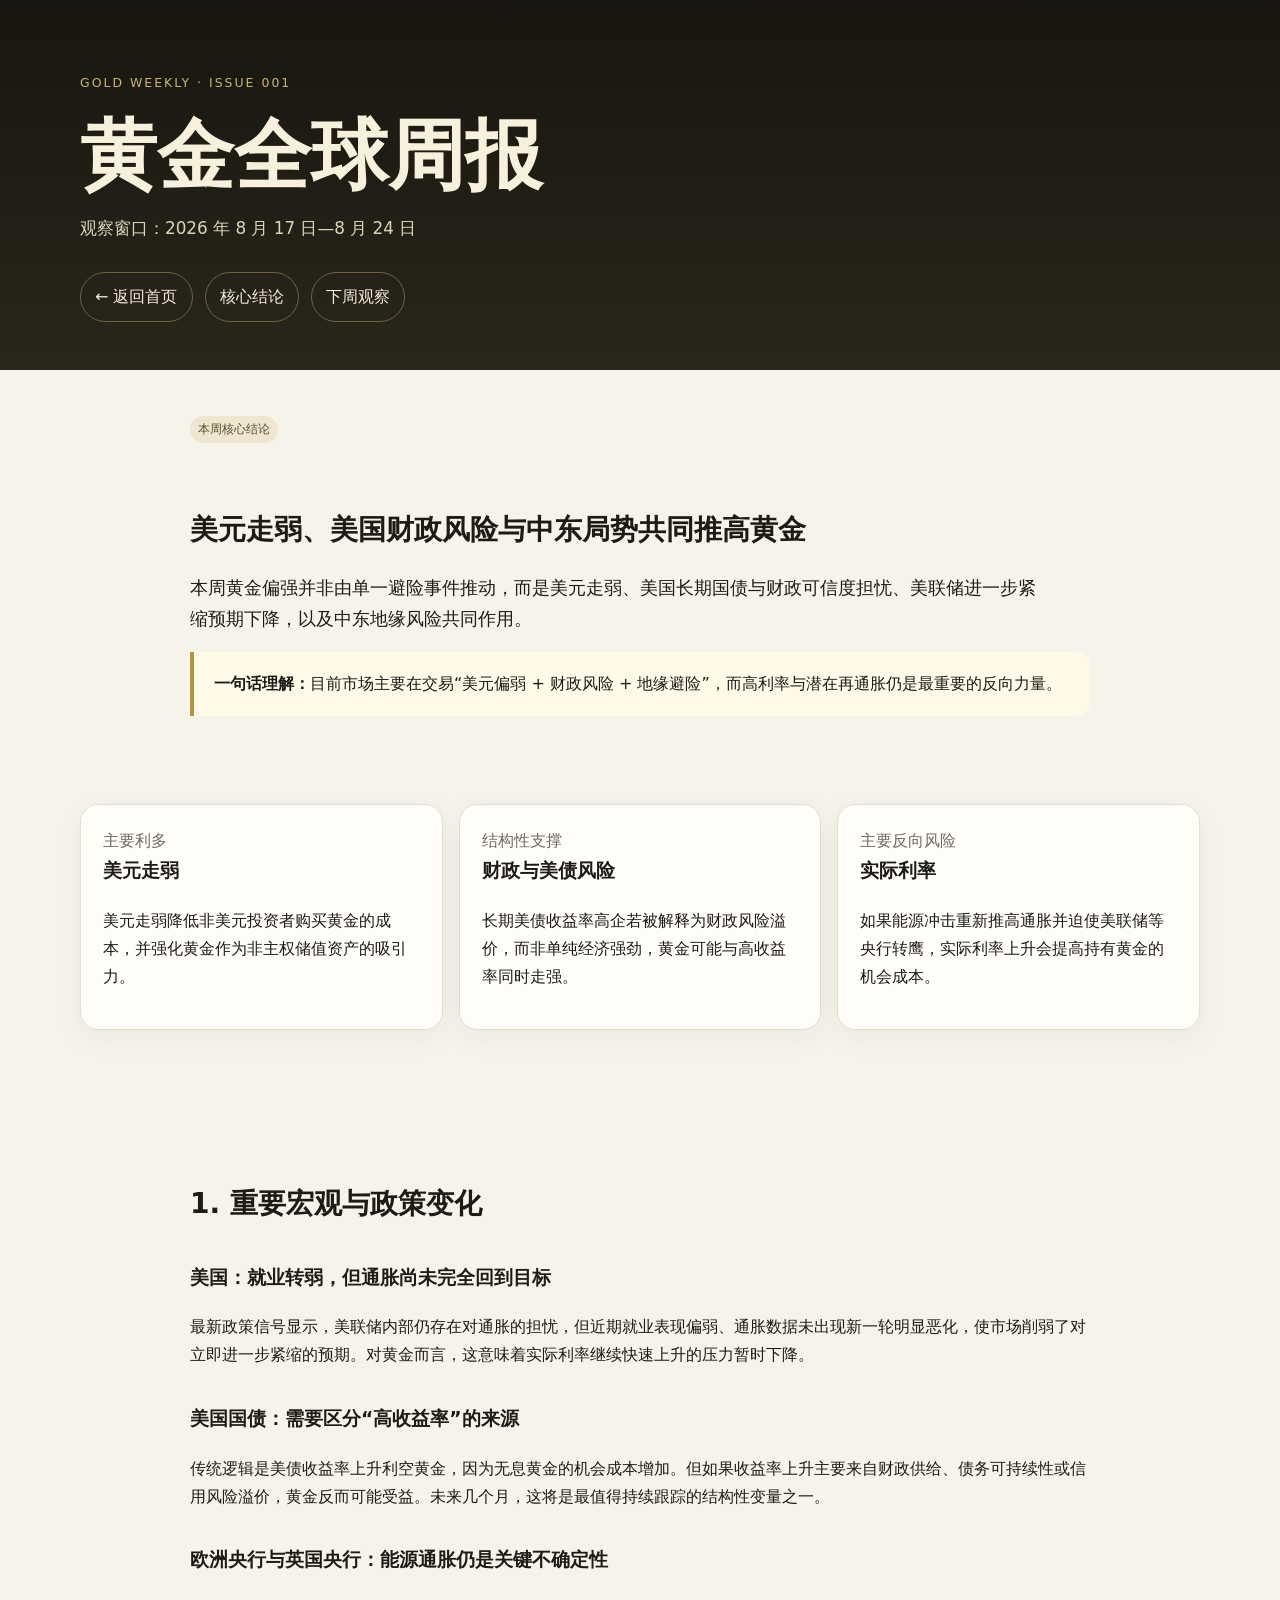
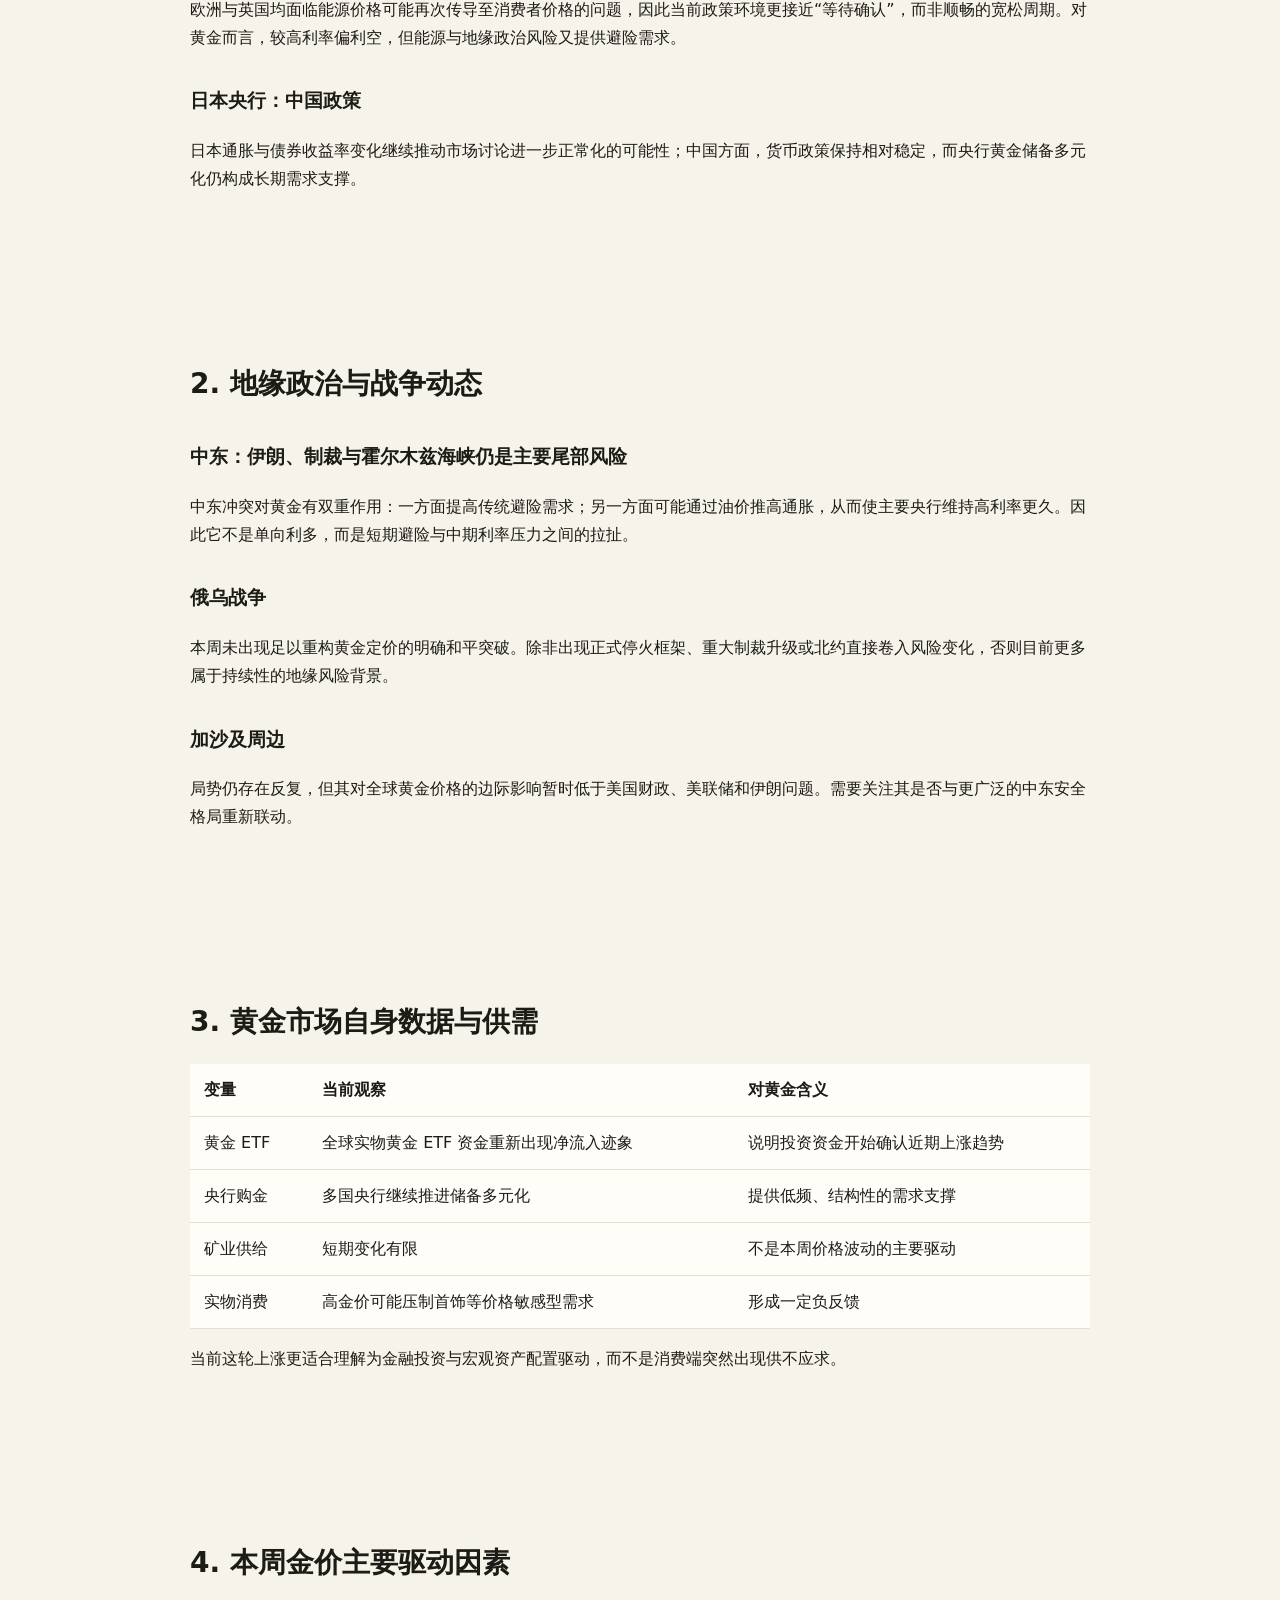
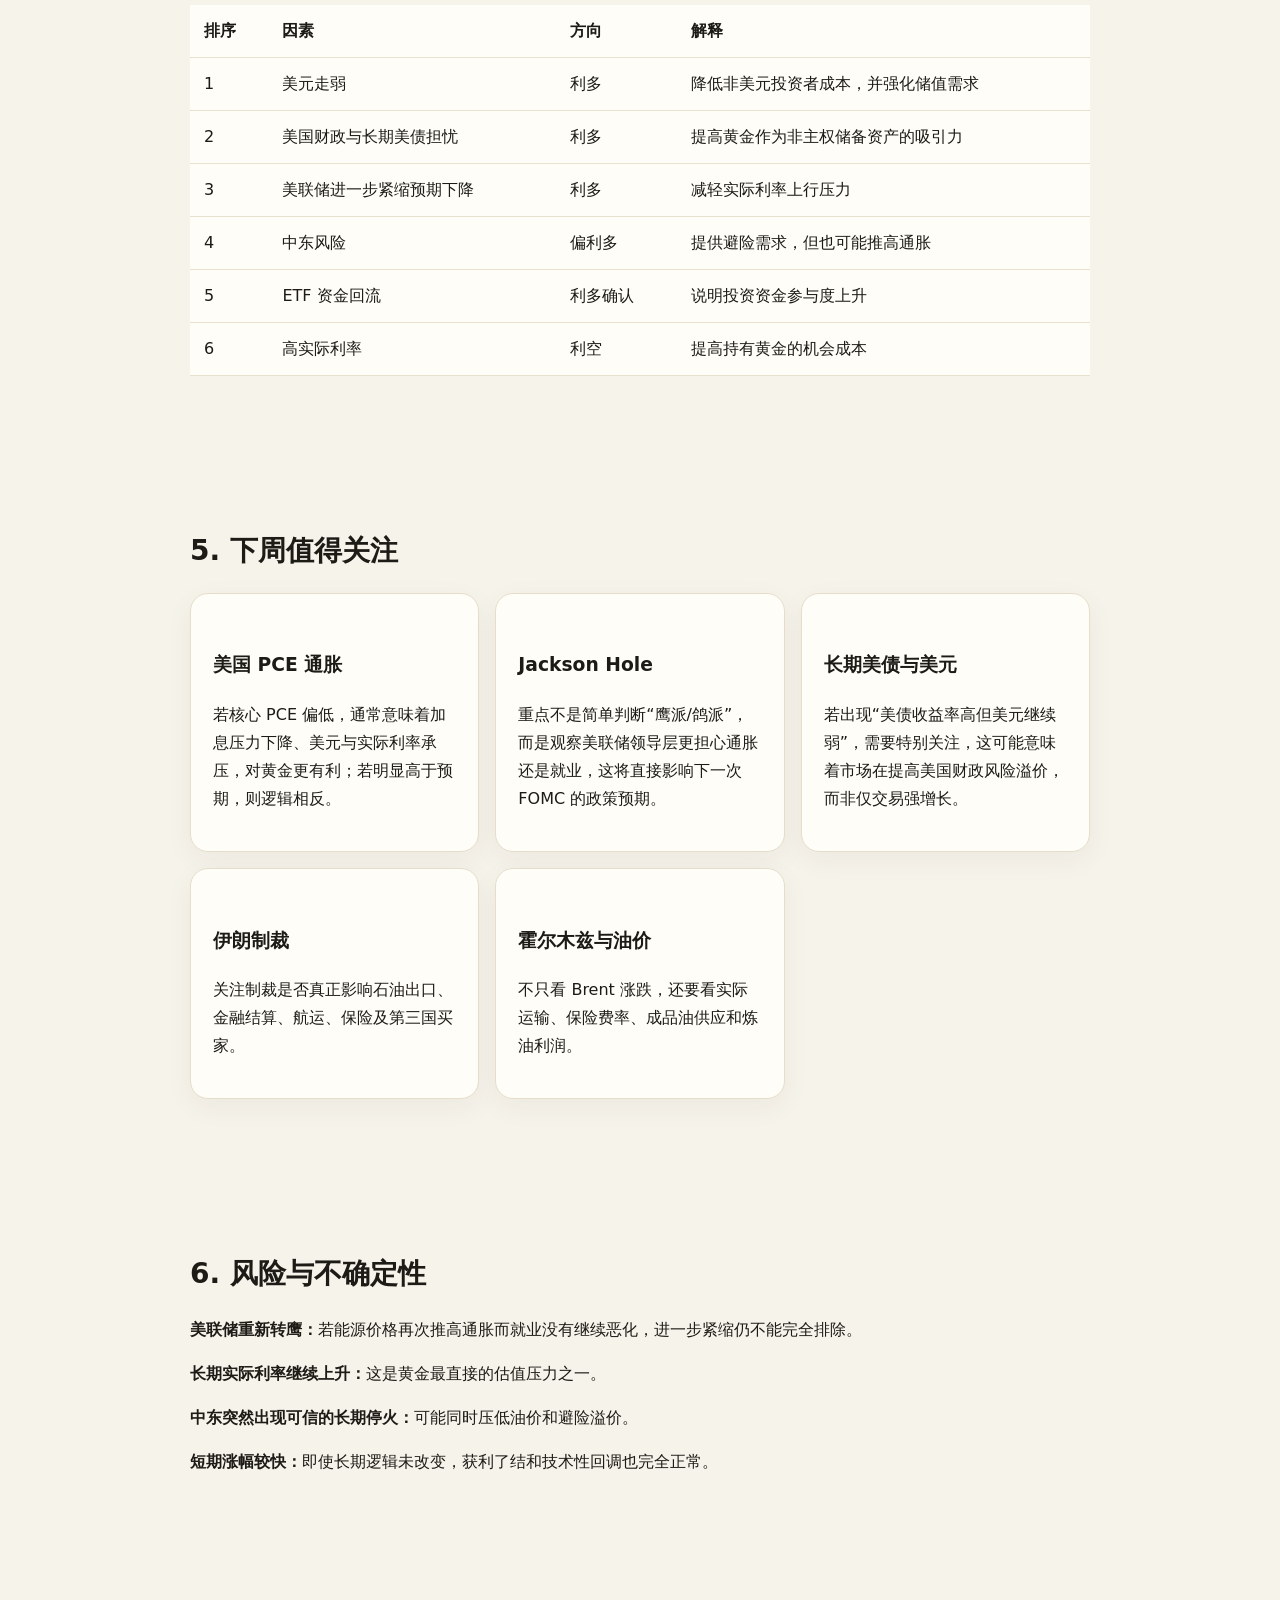
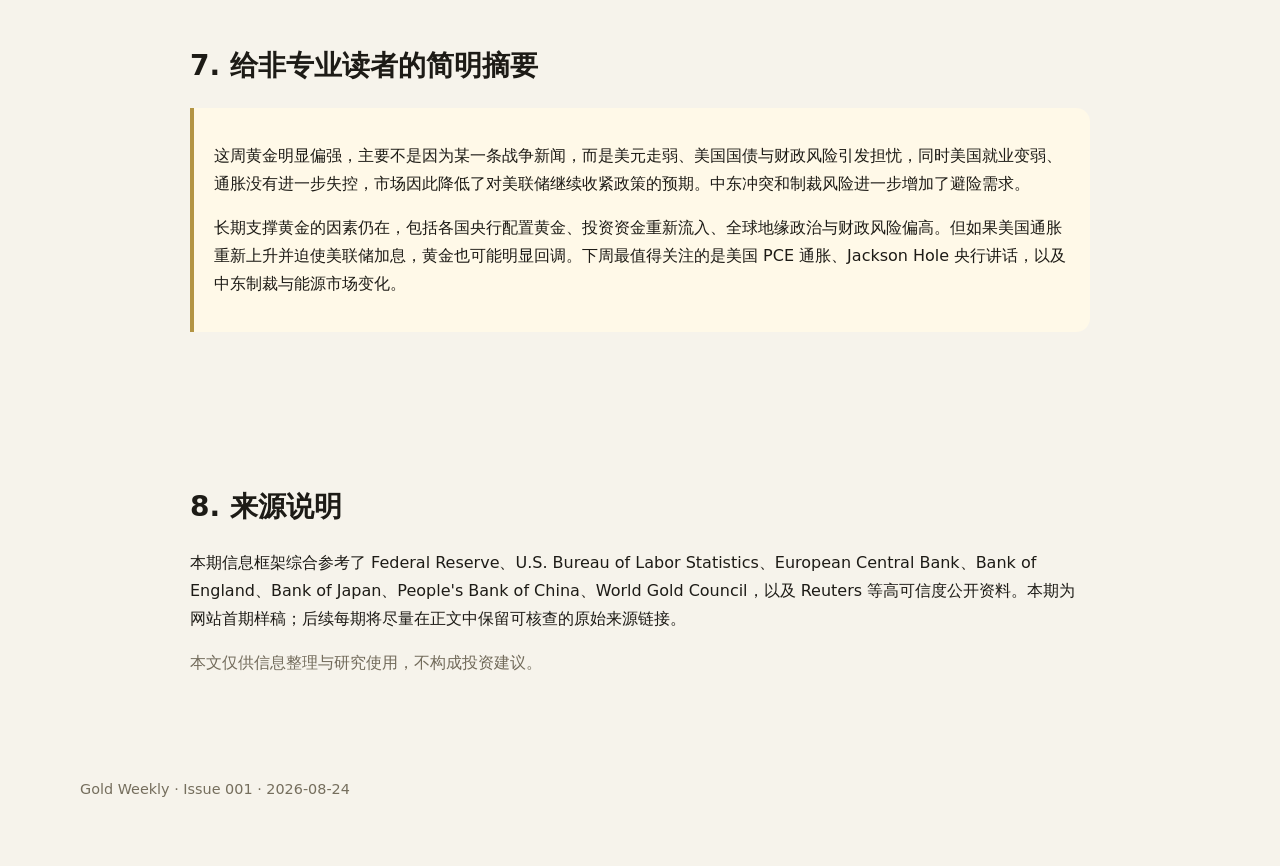
==== reports/2026-08-24.html @ fc3b9e9f "Add first weekly gold report" ====
<!doctype html><html lang="zh-CN"><head><meta charset="utf-8"><meta name="viewport" content="width=device-width,initial-scale=1"><title>黄金全球周报｜2026-08-24</title><link rel="stylesheet" href="../assets/style.css"></head><body><header class="hero"><div class="wrap"><div class="eyebrow">Gold Weekly · Issue 001</div><h1>黄金全球周报</h1><p>观察窗口：2026 年 8 月 17 日—8 月 24 日</p><nav class="nav"><a href="../index.html">← 返回首页</a><a href="#summary">核心结论</a><a href="#watch">下周观察</a></nav></div></header><main><section class="section" id="summary"><div class="wrap article"><span class="tag">本周核心结论</span><h2>美元走弱、美国财政风险与中东局势共同推高黄金</h2><p class="lead">本周黄金偏强并非由单一避险事件推动，而是美元走弱、美国长期国债与财政可信度担忧、美联储进一步紧缩预期下降，以及中东地缘风险共同作用。</p><div class="callout"><strong>一句话理解：</strong>目前市场主要在交易“美元偏弱 + 财政风险 + 地缘避险”，而高利率与潜在再通胀仍是最重要的反向力量。</div></div></section><section class="section"><div class="wrap"><div class="grid"><div class="card"><div class="muted">主要利多</div><h3>美元走弱</h3><p>美元走弱降低非美元投资者购买黄金的成本，并强化黄金作为非主权储值资产的吸引力。</p></div><div class="card"><div class="muted">结构性支撑</div><h3>财政与美债风险</h3><p>长期美债收益率高企若被解释为财政风险溢价，而非单纯经济强劲，黄金可能与高收益率同时走强。</p></div><div class="card"><div class="muted">主要反向风险</div><h3>实际利率</h3><p>如果能源冲击重新推高通胀并迫使美联储等央行转鹰，实际利率上升会提高持有黄金的机会成本。</p></div></div></div></section><section class="section"><div class="wrap article"><h2>1. 重要宏观与政策变化</h2><h3>美国：就业转弱，但通胀尚未完全回到目标</h3><p>最新政策信号显示，美联储内部仍存在对通胀的担忧，但近期就业表现偏弱、通胀数据未出现新一轮明显恶化，使市场削弱了对立即进一步紧缩的预期。对黄金而言，这意味着实际利率继续快速上升的压力暂时下降。</p><h3>美国国债：需要区分“高收益率”的来源</h3><p>传统逻辑是美债收益率上升利空黄金，因为无息黄金的机会成本增加。但如果收益率上升主要来自财政供给、债务可持续性或信用风险溢价，黄金反而可能受益。未来几个月，这将是最值得持续跟踪的结构性变量之一。</p><h3>欧洲央行与英国央行：能源通胀仍是关键不确定性</h3><p>欧洲与英国均面临能源价格可能再次传导至消费者价格的问题，因此当前政策环境更接近“等待确认”，而非顺畅的宽松周期。对黄金而言，较高利率偏利空，但能源与地缘政治风险又提供避险需求。</p><h3>日本央行：中国政策</h3><p>日本通胀与债券收益率变化继续推动市场讨论进一步正常化的可能性；中国方面，货币政策保持相对稳定，而央行黄金储备多元化仍构成长期需求支撑。</p></div></section><section class="section"><div class="wrap article"><h2>2. 地缘政治与战争动态</h2><h3>中东：伊朗、制裁与霍尔木兹海峡仍是主要尾部风险</h3><p>中东冲突对黄金有双重作用：一方面提高传统避险需求；另一方面可能通过油价推高通胀，从而使主要央行维持高利率更久。因此它不是单向利多，而是短期避险与中期利率压力之间的拉扯。</p><h3>俄乌战争</h3><p>本周未出现足以重构黄金定价的明确和平突破。除非出现正式停火框架、重大制裁升级或北约直接卷入风险变化，否则目前更多属于持续性的地缘风险背景。</p><h3>加沙及周边</h3><p>局势仍存在反复，但其对全球黄金价格的边际影响暂时低于美国财政、美联储和伊朗问题。需要关注其是否与更广泛的中东安全格局重新联动。</p></div></section><section class="section"><div class="wrap article"><h2>3. 黄金市场自身数据与供需</h2><div class="table-wrap"><table class="table"><thead><tr><th>变量</th><th>当前观察</th><th>对黄金含义</th></tr></thead><tbody><tr><td>黄金 ETF</td><td>全球实物黄金 ETF 资金重新出现净流入迹象</td><td>说明投资资金开始确认近期上涨趋势</td></tr><tr><td>央行购金</td><td>多国央行继续推进储备多元化</td><td>提供低频、结构性的需求支撑</td></tr><tr><td>矿业供给</td><td>短期变化有限</td><td>不是本周价格波动的主要驱动</td></tr><tr><td>实物消费</td><td>高金价可能压制首饰等价格敏感型需求</td><td>形成一定负反馈</td></tr></tbody></table></div><p>当前这轮上涨更适合理解为金融投资与宏观资产配置驱动，而不是消费端突然出现供不应求。</p></div></section><section class="section"><div class="wrap article"><h2>4. 本周金价主要驱动因素</h2><div class="table-wrap"><table class="table"><thead><tr><th>排序</th><th>因素</th><th>方向</th><th>解释</th></tr></thead><tbody><tr><td>1</td><td>美元走弱</td><td>利多</td><td>降低非美元投资者成本，并强化储值需求</td></tr><tr><td>2</td><td>美国财政与长期美债担忧</td><td>利多</td><td>提高黄金作为非主权储备资产的吸引力</td></tr><tr><td>3</td><td>美联储进一步紧缩预期下降</td><td>利多</td><td>减轻实际利率上行压力</td></tr><tr><td>4</td><td>中东风险</td><td>偏利多</td><td>提供避险需求，但也可能推高通胀</td></tr><tr><td>5</td><td>ETF 资金回流</td><td>利多确认</td><td>说明投资资金参与度上升</td></tr><tr><td>6</td><td>高实际利率</td><td>利空</td><td>提高持有黄金的机会成本</td></tr></tbody></table></div></div></section><section class="section" id="watch"><div class="wrap article"><h2>5. 下周值得关注</h2><div class="grid"><div class="card"><h3>美国 PCE 通胀</h3><p>若核心 PCE 偏低，通常意味着加息压力下降、美元与实际利率承压，对黄金更有利；若明显高于预期，则逻辑相反。</p></div><div class="card"><h3>Jackson Hole</h3><p>重点不是简单判断“鹰派/鸽派”，而是观察美联储领导层更担心通胀还是就业，这将直接影响下一次 FOMC 的政策预期。</p></div><div class="card"><h3>长期美债与美元</h3><p>若出现“美债收益率高但美元继续弱”，需要特别关注，这可能意味着市场在提高美国财政风险溢价，而非仅交易强增长。</p></div><div class="card"><h3>伊朗制裁</h3><p>关注制裁是否真正影响石油出口、金融结算、航运、保险及第三国买家。</p></div><div class="card"><h3>霍尔木兹与油价</h3><p>不只看 Brent 涨跌，还要看实际运输、保险费率、成品油供应和炼油利润。</p></div></div></div></section><section class="section"><div class="wrap article"><h2>6. 风险与不确定性</h2><p><strong>美联储重新转鹰：</strong>若能源价格再次推高通胀而就业没有继续恶化，进一步紧缩仍不能完全排除。</p><p><strong>长期实际利率继续上升：</strong>这是黄金最直接的估值压力之一。</p><p><strong>中东突然出现可信的长期停火：</strong>可能同时压低油价和避险溢价。</p><p><strong>短期涨幅较快：</strong>即使长期逻辑未改变，获利了结和技术性回调也完全正常。</p></div></section><section class="section"><div class="wrap article"><h2>7. 给非专业读者的简明摘要</h2><div class="callout"><p>这周黄金明显偏强，主要不是因为某一条战争新闻，而是美元走弱、美国国债与财政风险引发担忧，同时美国就业变弱、通胀没有进一步失控，市场因此降低了对美联储继续收紧政策的预期。中东冲突和制裁风险进一步增加了避险需求。</p><p>长期支撑黄金的因素仍在，包括各国央行配置黄金、投资资金重新流入、全球地缘政治与财政风险偏高。但如果美国通胀重新上升并迫使美联储加息，黄金也可能明显回调。下周最值得关注的是美国 PCE 通胀、Jackson Hole 央行讲话，以及中东制裁与能源市场变化。</p></div></div></section><section class="section"><div class="wrap article sources"><h2>8. 来源说明</h2><p>本期信息框架综合参考了 Federal Reserve、U.S. Bureau of Labor Statistics、European Central Bank、Bank of England、Bank of Japan、People's Bank of China、World Gold Council，以及 Reuters 等高可信度公开资料。本期为网站首期样稿；后续每期将尽量在正文中保留可核查的原始来源链接。</p><p class="muted">本文仅供信息整理与研究使用，不构成投资建议。</p></div></section></main><footer class="footer"><div class="wrap">Gold Weekly · Issue 001 · 2026-08-24</div></footer></body></html>
---- assets/style.css ----
html{scroll-behavior:smooth}*{box-sizing:border-box}body{margin:0;font-family:Inter,ui-sans-serif,system-ui,-apple-system,BlinkMacSystemFont,"Segoe UI","PingFang SC","Microsoft YaHei",sans-serif;background:#f6f3eb;color:#1d1b16;line-height:1.75}.wrap{width:min(1120px,calc(100% - 32px));margin:auto}.hero{padding:72px 0 48px;background:linear-gradient(180deg,#17150f,#2a261b);color:#f6f0dc}.eyebrow{letter-spacing:.16em;text-transform:uppercase;font-size:.78rem;color:#c8b47a}.hero h1{font-size:clamp(2.3rem,6vw,5rem);line-height:1.02;margin:.3em 0 .25em}.hero p{max-width:760px;color:#ddd4b8;font-size:1.05rem}.nav{display:flex;gap:12px;flex-wrap:wrap;margin-top:28px}.nav a,.btn{display:inline-block;padding:10px 14px;border:1px solid #6f6343;border-radius:999px;color:#f5edda;text-decoration:none}.section{padding:44px 0}.grid{display:grid;grid-template-columns:repeat(3,1fr);gap:16px}.card{background:#fffdf8;border:1px solid #e5dec9;border-radius:18px;padding:22px;box-shadow:0 8px 28px rgba(55,47,26,.05)}.card h3{margin-top:0}.metric{font-size:1.8rem;font-weight:700}.muted{color:#726b5b}.tag{display:inline-block;font-size:.76rem;padding:3px 8px;border-radius:999px;background:#eee6d0;color:#594d2c}.section h2{font-size:1.75rem;margin-bottom:18px}.lead{font-size:1.12rem;max-width:850px}.report-list{display:grid;gap:14px}.report-item{display:flex;justify-content:space-between;gap:20px;align-items:center;padding:18px 20px;background:#fffdf8;border:1px solid #e5dec9;border-radius:16px}.report-item a{color:#1d1b16;font-weight:700;text-decoration:none}.article{max-width:900px}.article h2{margin-top:2.2em}.article h3{margin-top:1.8em}.callout{border-left:4px solid #b39443;background:#fff9e8;padding:18px 20px;border-radius:0 14px 14px 0}.table-wrap{overflow:auto}.table{width:100%;border-collapse:collapse;background:#fffdf8}.table th,.table td{padding:12px 14px;border-bottom:1px solid #e8e1cf;text-align:left;vertical-align:top}.sources a{word-break:break-word}.footer{padding:40px 0 64px;color:#756e5d;font-size:.9rem}@media(max-width:800px){.grid{grid-template-columns:1fr}.hero{padding-top:52px}.report-item{align-items:flex-start;flex-direction:column}.wrap{width:min(100% - 22px,1120px)}}
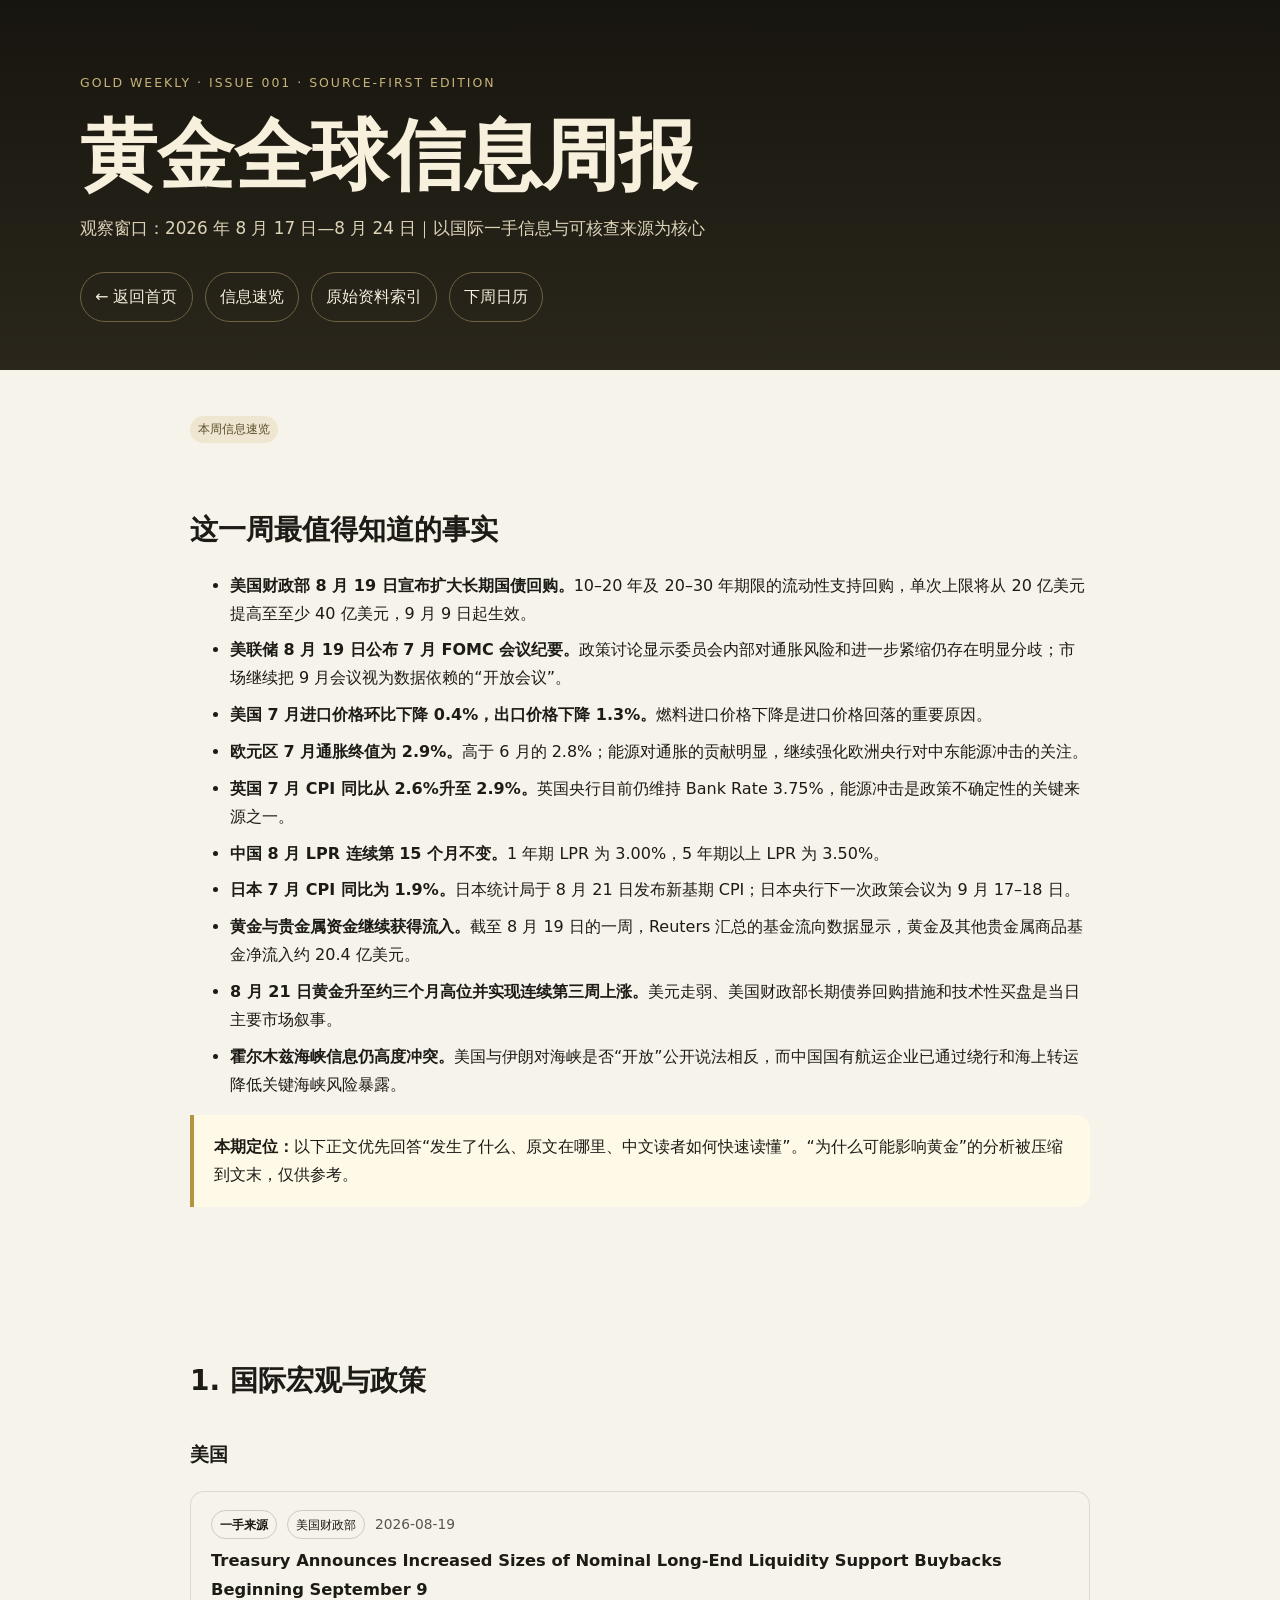
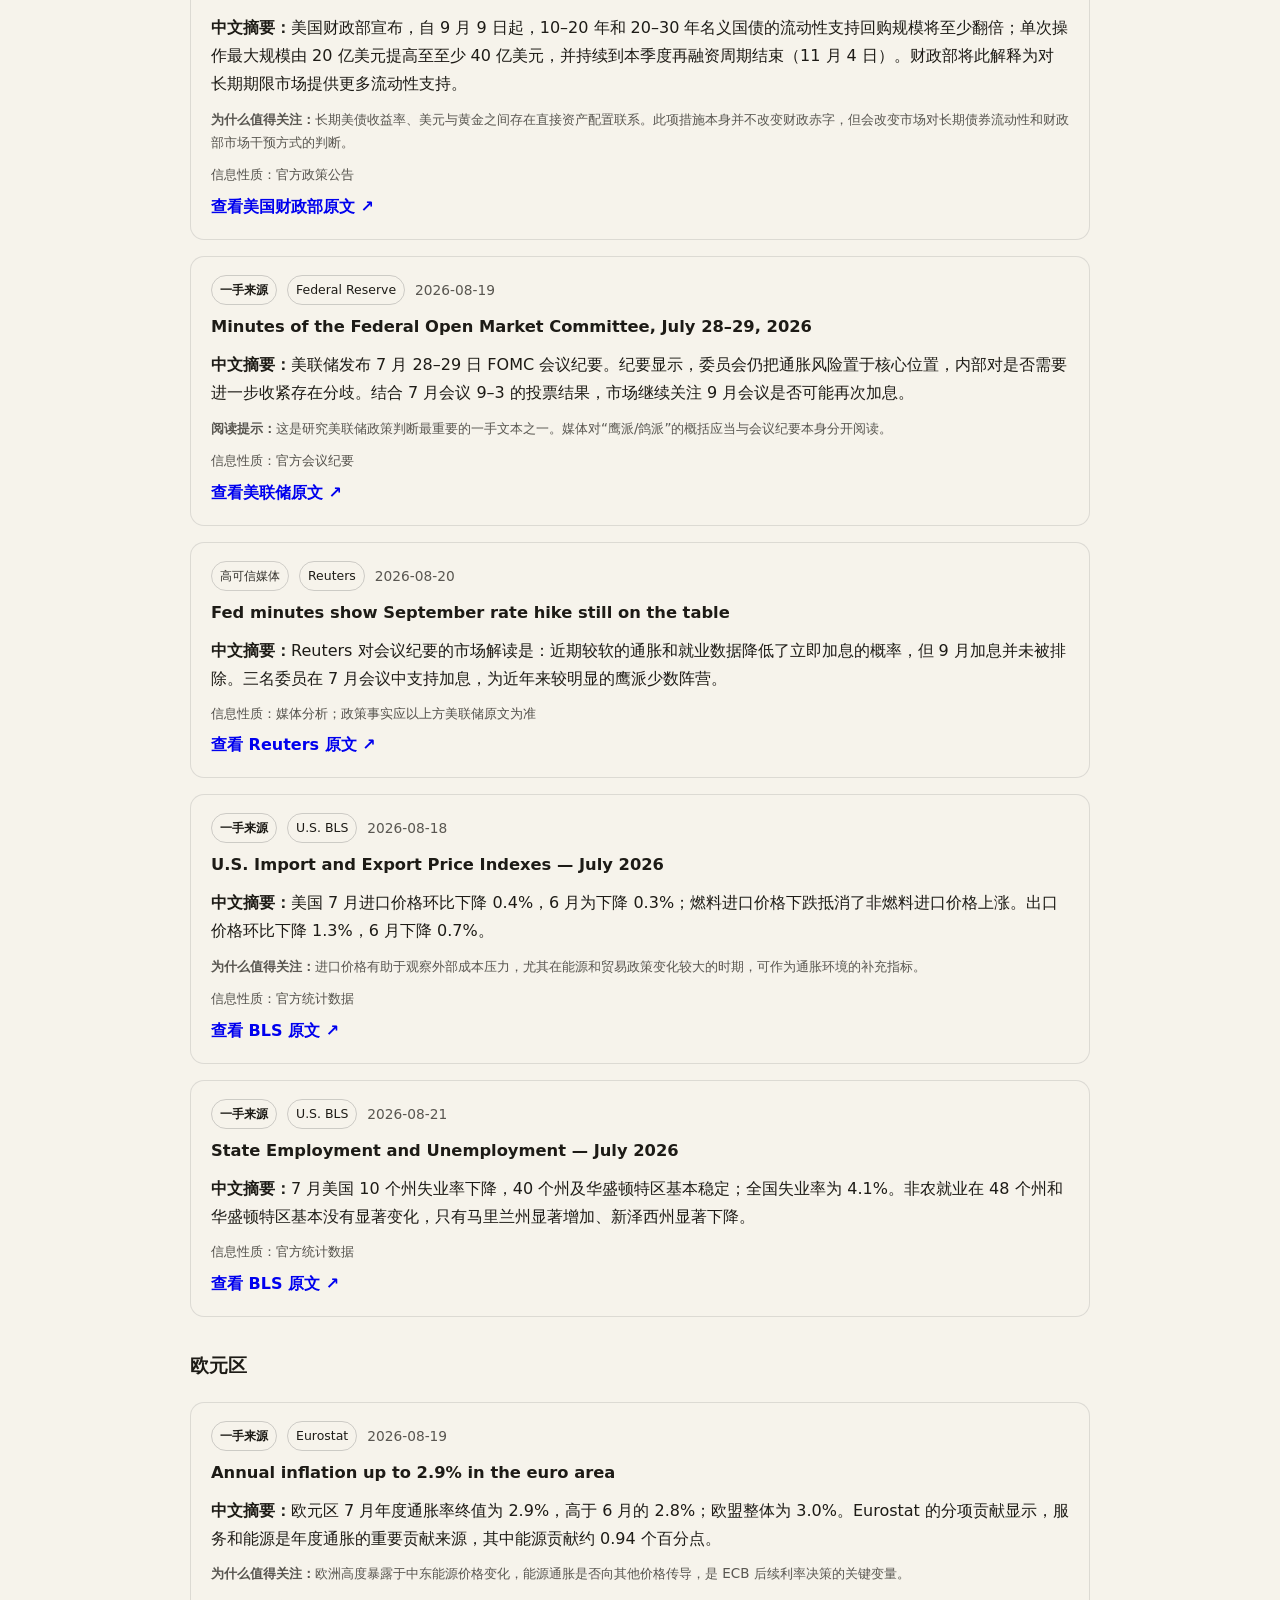
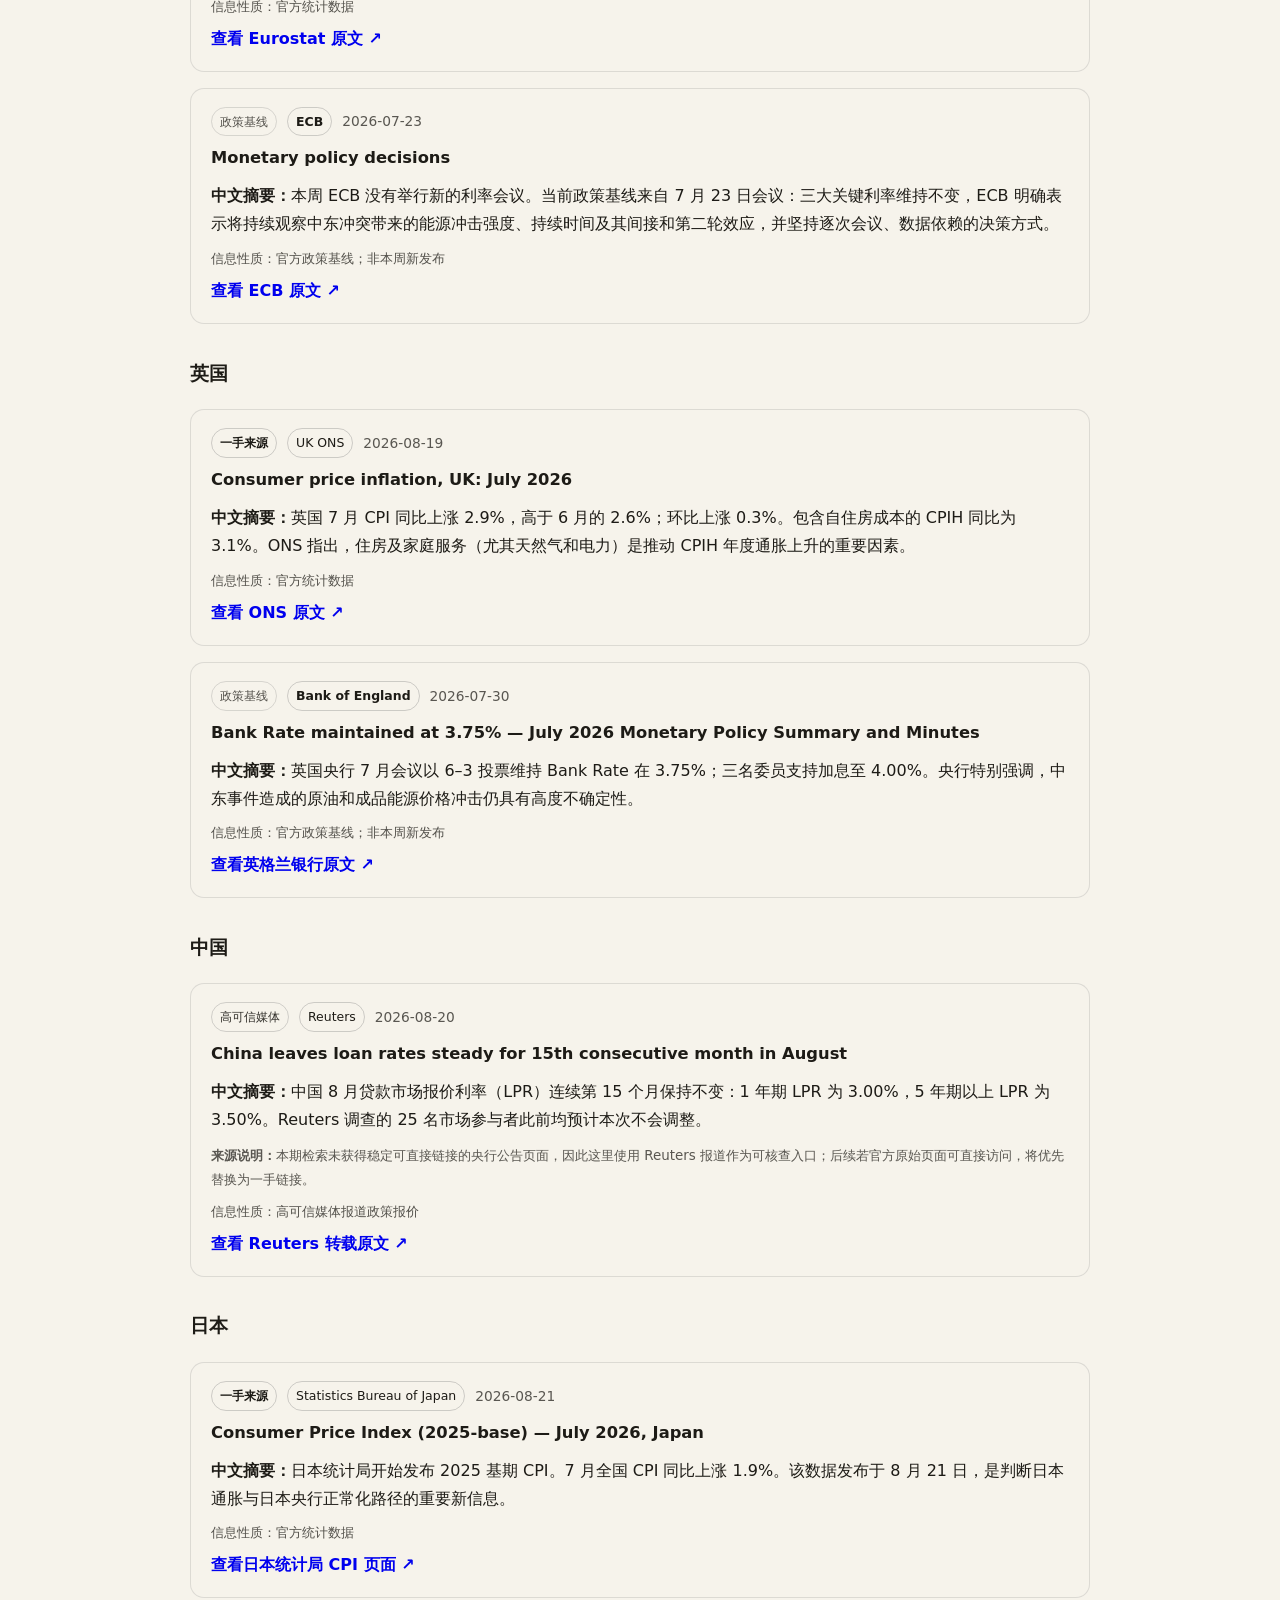
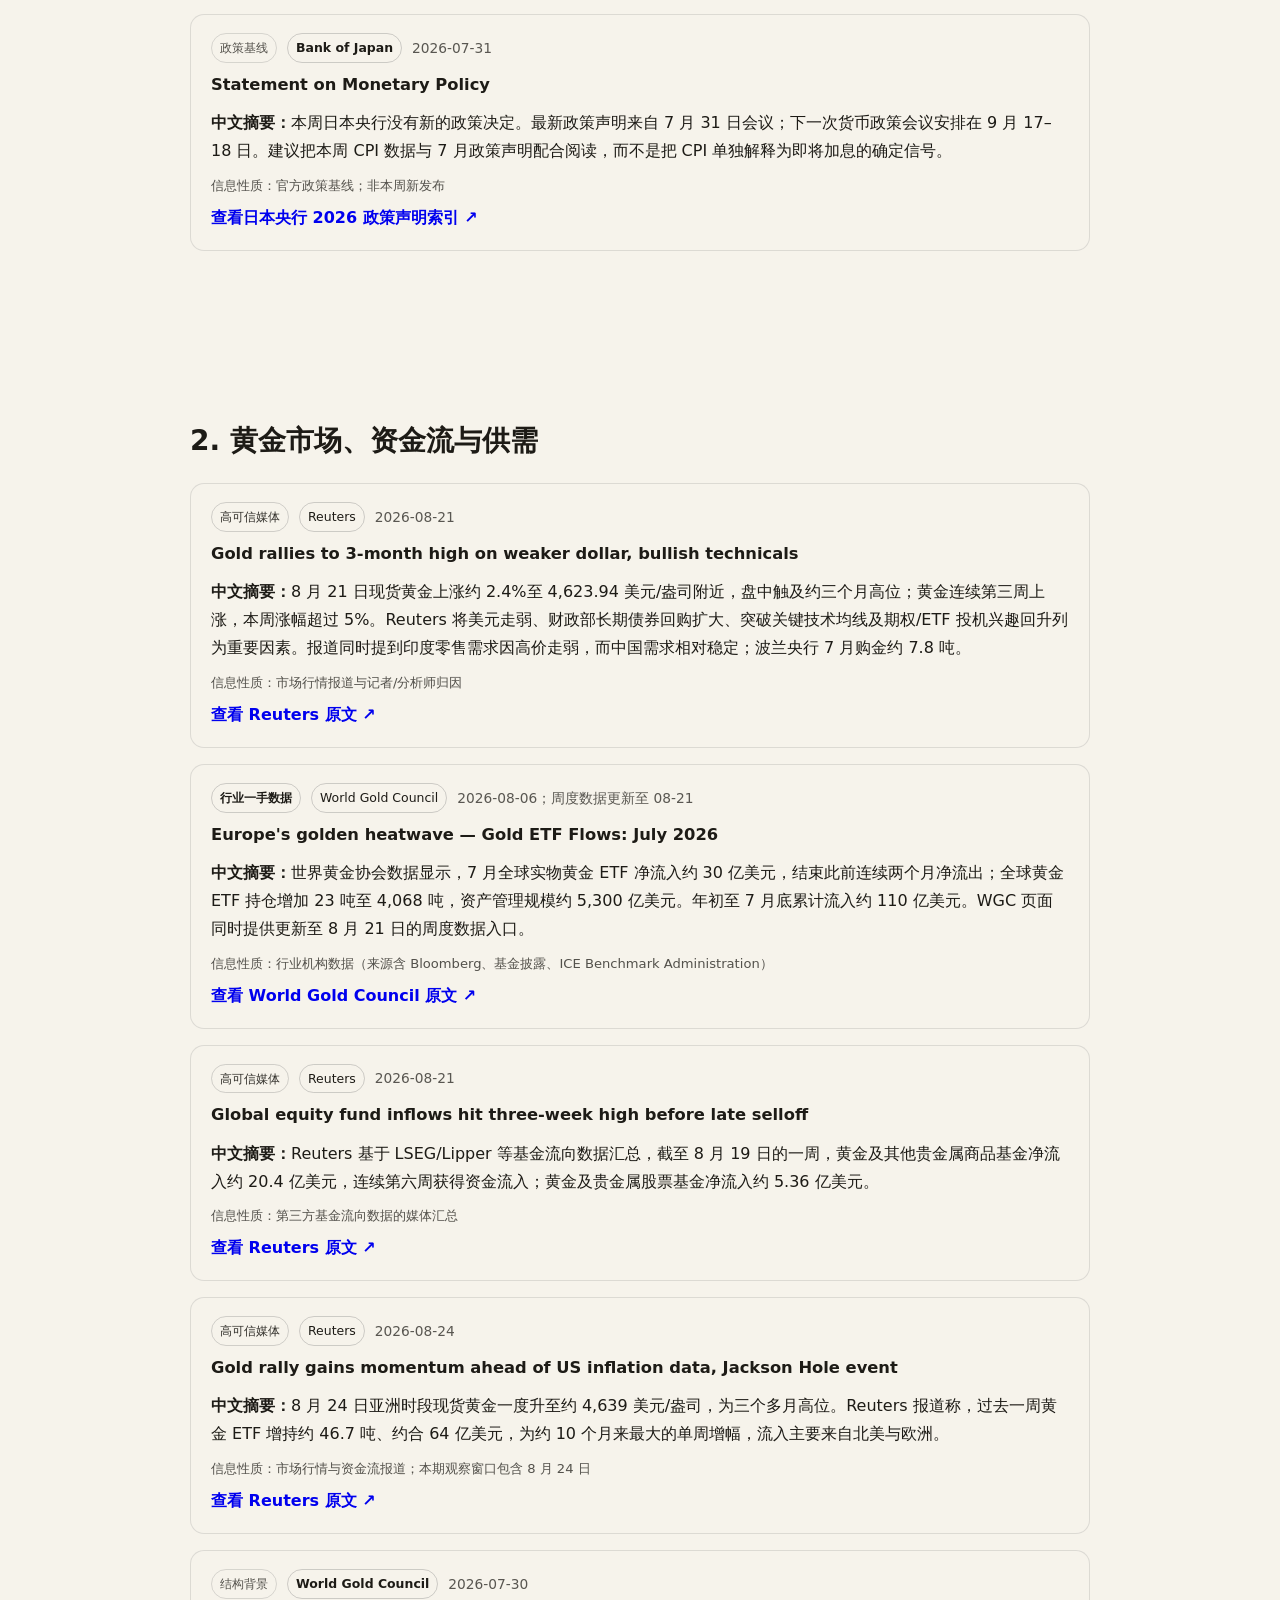
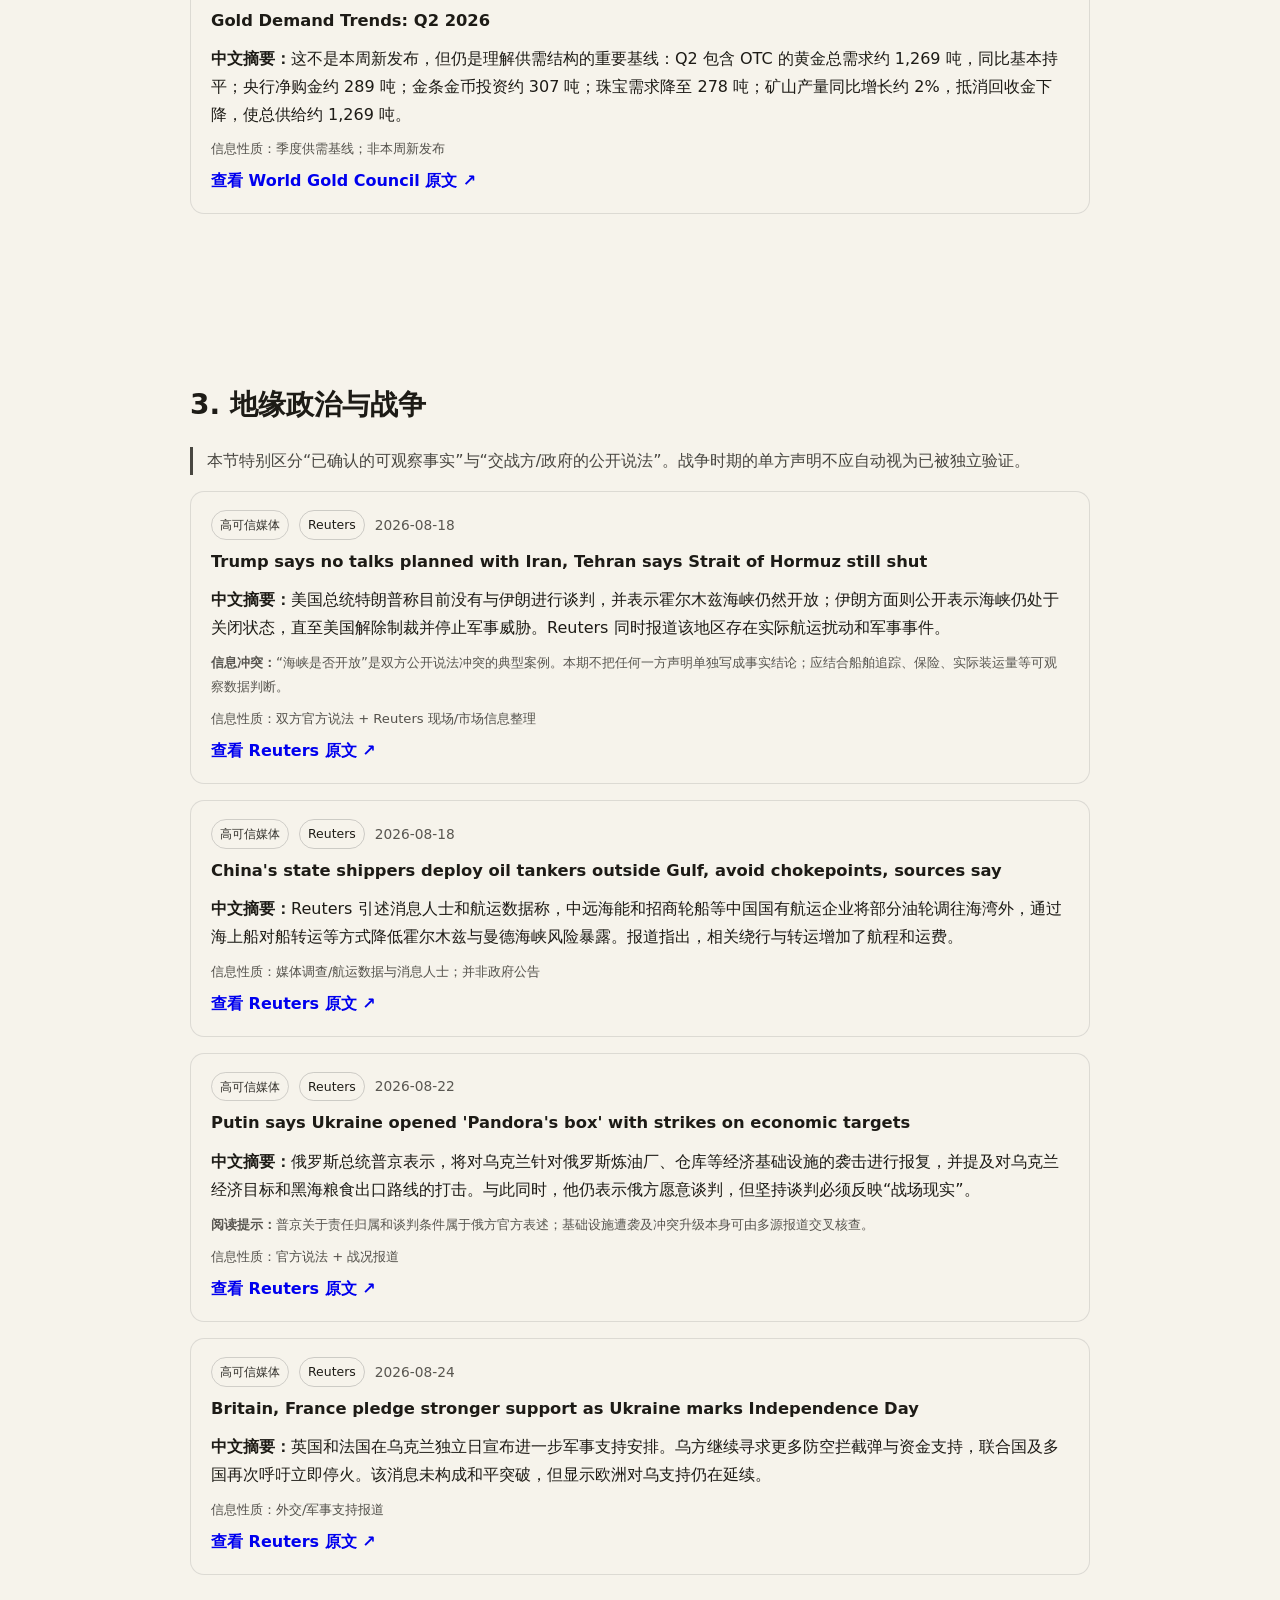
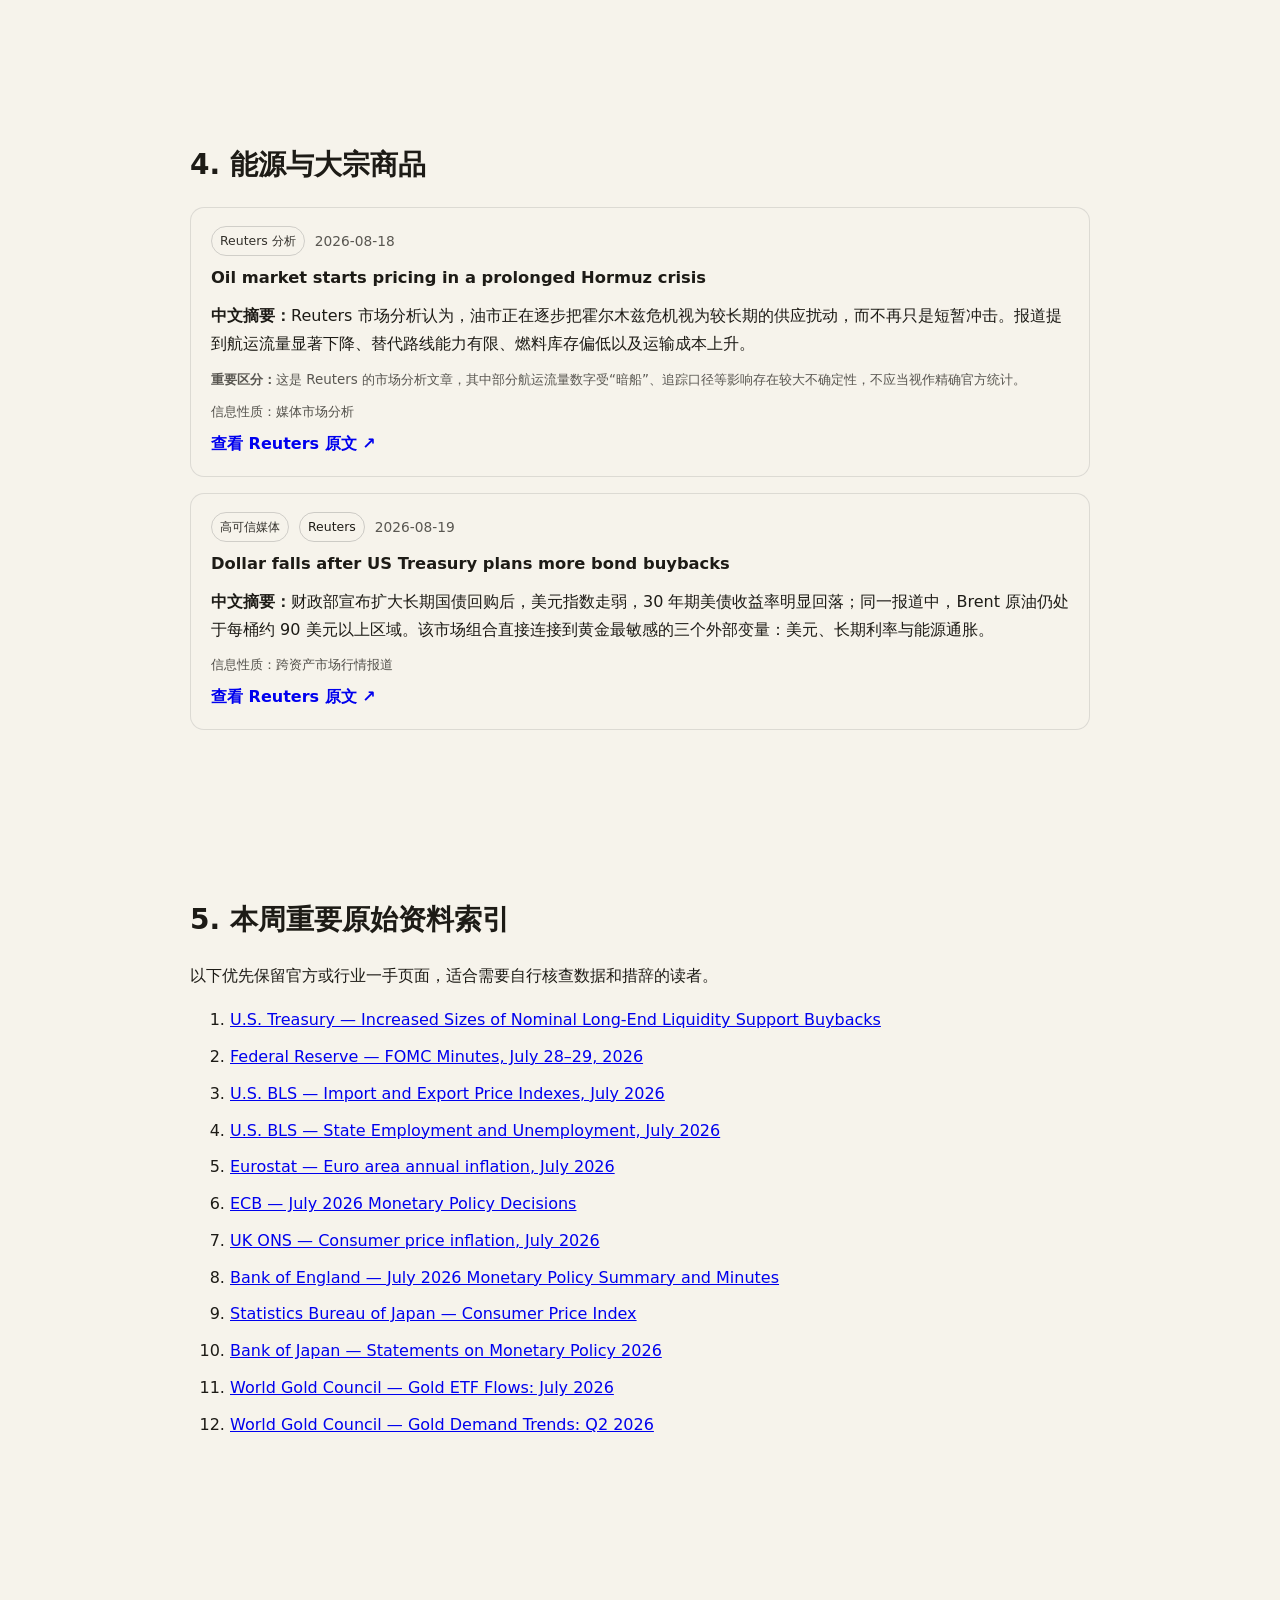
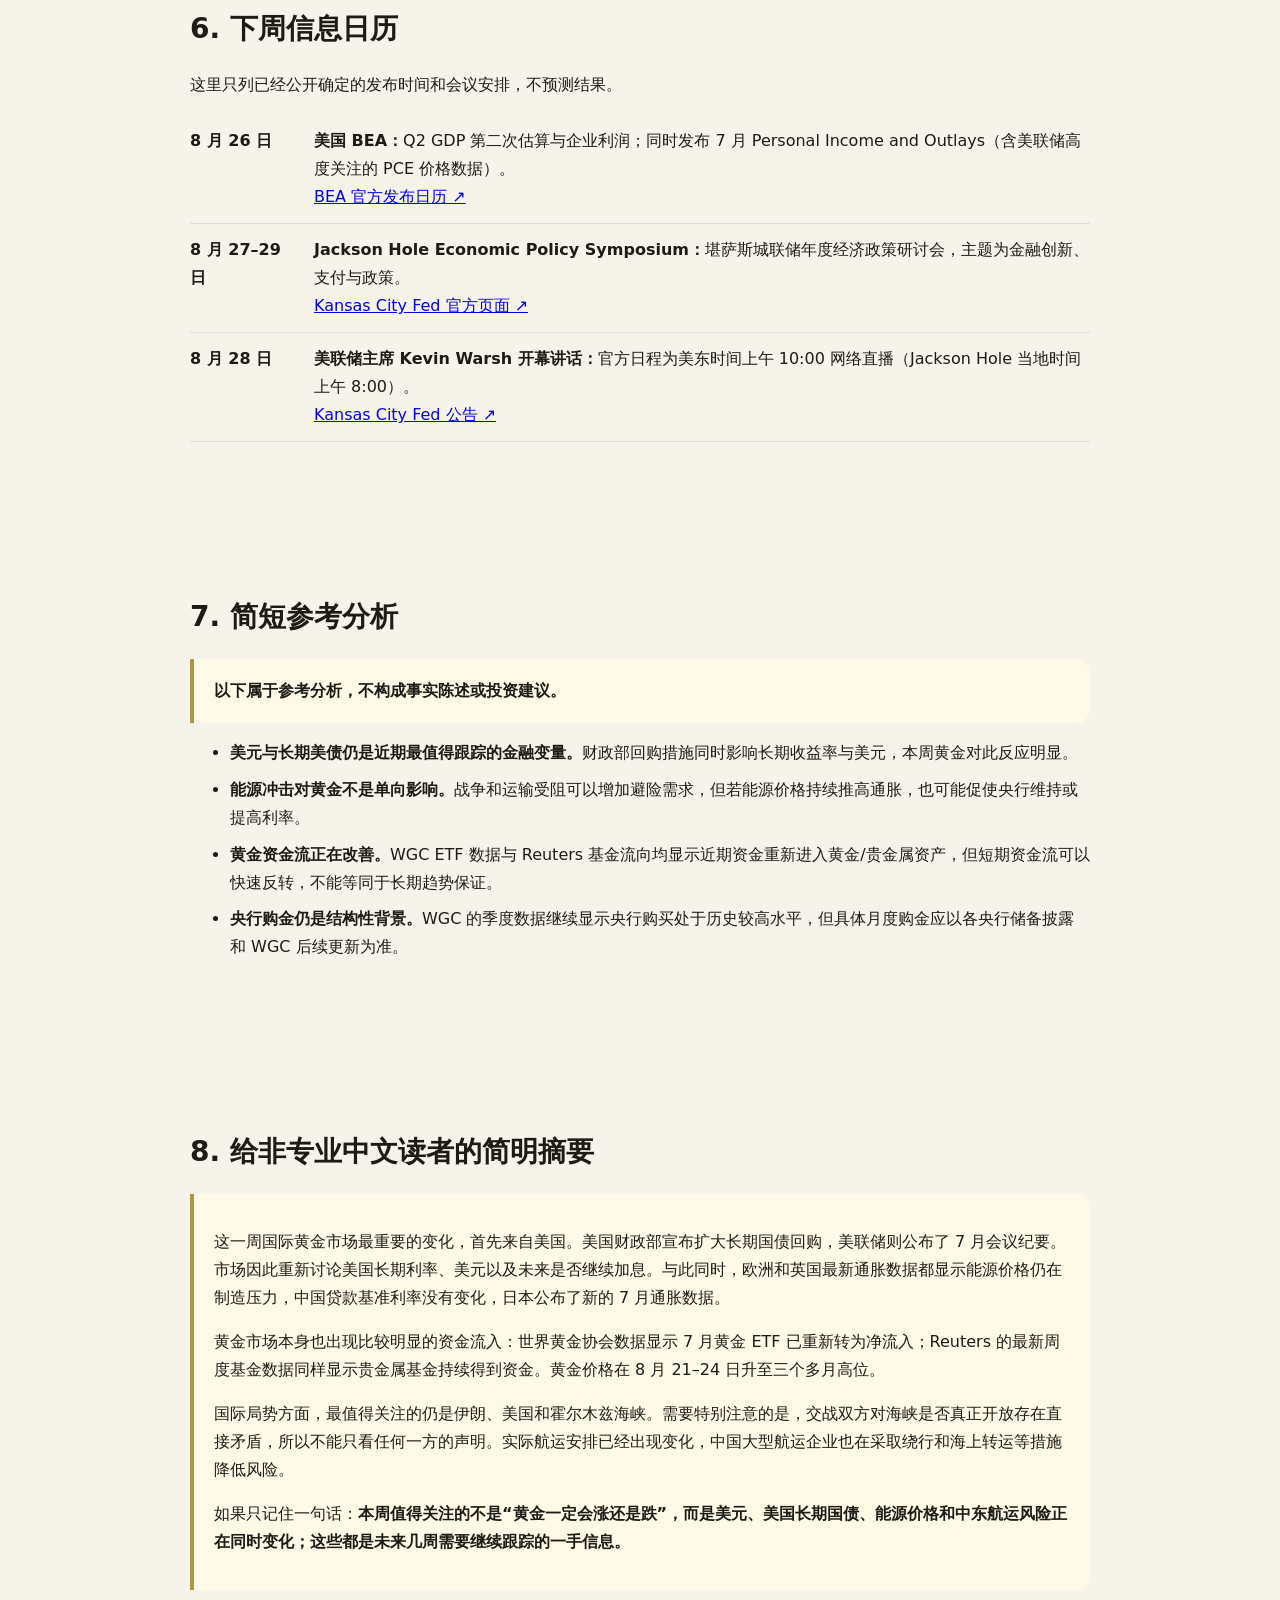
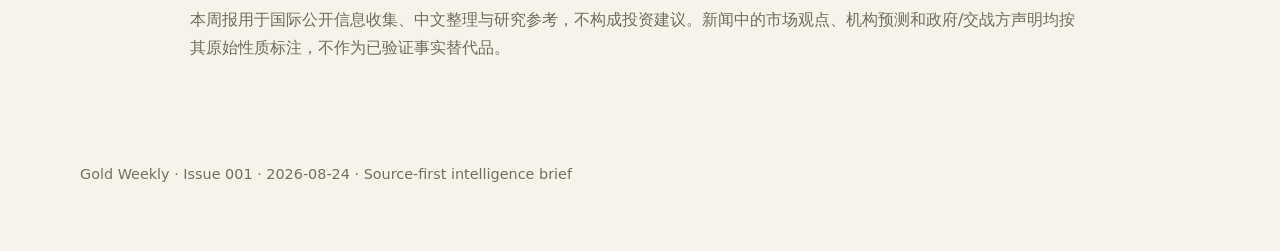
==== commit 4bfa6dd7: "Rewrite issue 001 as source-first intelligence brief" ====
--- a/reports/2026-08-24.html
+++ b/reports/2026-08-24.html
@@ -1 +1,312 @@
-<!doctype html><html lang="zh-CN"><head><meta charset="utf-8"><meta name="viewport" content="width=device-width,initial-scale=1"><title>黄金全球周报｜2026-08-24</title><link rel="stylesheet" href="../assets/style.css"></head><body><header class="hero"><div class="wrap"><div class="eyebrow">Gold Weekly · Issue 001</div><h1>黄金全球周报</h1><p>观察窗口：2026 年 8 月 17 日—8 月 24 日</p><nav class="nav"><a href="../index.html">← 返回首页</a><a href="#summary">核心结论</a><a href="#watch">下周观察</a></nav></div></header><main><section class="section" id="summary"><div class="wrap article"><span class="tag">本周核心结论</span><h2>美元走弱、美国财政风险与中东局势共同推高黄金</h2><p class="lead">本周黄金偏强并非由单一避险事件推动，而是美元走弱、美国长期国债与财政可信度担忧、美联储进一步紧缩预期下降，以及中东地缘风险共同作用。</p><div class="callout"><strong>一句话理解：</strong>目前市场主要在交易“美元偏弱 + 财政风险 + 地缘避险”，而高利率与潜在再通胀仍是最重要的反向力量。</div></div></section><section class="section"><div class="wrap"><div class="grid"><div class="card"><div class="muted">主要利多</div><h3>美元走弱</h3><p>美元走弱降低非美元投资者购买黄金的成本，并强化黄金作为非主权储值资产的吸引力。</p></div><div class="card"><div class="muted">结构性支撑</div><h3>财政与美债风险</h3><p>长期美债收益率高企若被解释为财政风险溢价，而非单纯经济强劲，黄金可能与高收益率同时走强。</p></div><div class="card"><div class="muted">主要反向风险</div><h3>实际利率</h3><p>如果能源冲击重新推高通胀并迫使美联储等央行转鹰，实际利率上升会提高持有黄金的机会成本。</p></div></div></div></section><section class="section"><div class="wrap article"><h2>1. 重要宏观与政策变化</h2><h3>美国：就业转弱，但通胀尚未完全回到目标</h3><p>最新政策信号显示，美联储内部仍存在对通胀的担忧，但近期就业表现偏弱、通胀数据未出现新一轮明显恶化，使市场削弱了对立即进一步紧缩的预期。对黄金而言，这意味着实际利率继续快速上升的压力暂时下降。</p><h3>美国国债：需要区分“高收益率”的来源</h3><p>传统逻辑是美债收益率上升利空黄金，因为无息黄金的机会成本增加。但如果收益率上升主要来自财政供给、债务可持续性或信用风险溢价，黄金反而可能受益。未来几个月，这将是最值得持续跟踪的结构性变量之一。</p><h3>欧洲央行与英国央行：能源通胀仍是关键不确定性</h3><p>欧洲与英国均面临能源价格可能再次传导至消费者价格的问题，因此当前政策环境更接近“等待确认”，而非顺畅的宽松周期。对黄金而言，较高利率偏利空，但能源与地缘政治风险又提供避险需求。</p><h3>日本央行：中国政策</h3><p>日本通胀与债券收益率变化继续推动市场讨论进一步正常化的可能性；中国方面，货币政策保持相对稳定，而央行黄金储备多元化仍构成长期需求支撑。</p></div></section><section class="section"><div class="wrap article"><h2>2. 地缘政治与战争动态</h2><h3>中东：伊朗、制裁与霍尔木兹海峡仍是主要尾部风险</h3><p>中东冲突对黄金有双重作用：一方面提高传统避险需求；另一方面可能通过油价推高通胀，从而使主要央行维持高利率更久。因此它不是单向利多，而是短期避险与中期利率压力之间的拉扯。</p><h3>俄乌战争</h3><p>本周未出现足以重构黄金定价的明确和平突破。除非出现正式停火框架、重大制裁升级或北约直接卷入风险变化，否则目前更多属于持续性的地缘风险背景。</p><h3>加沙及周边</h3><p>局势仍存在反复，但其对全球黄金价格的边际影响暂时低于美国财政、美联储和伊朗问题。需要关注其是否与更广泛的中东安全格局重新联动。</p></div></section><section class="section"><div class="wrap article"><h2>3. 黄金市场自身数据与供需</h2><div class="table-wrap"><table class="table"><thead><tr><th>变量</th><th>当前观察</th><th>对黄金含义</th></tr></thead><tbody><tr><td>黄金 ETF</td><td>全球实物黄金 ETF 资金重新出现净流入迹象</td><td>说明投资资金开始确认近期上涨趋势</td></tr><tr><td>央行购金</td><td>多国央行继续推进储备多元化</td><td>提供低频、结构性的需求支撑</td></tr><tr><td>矿业供给</td><td>短期变化有限</td><td>不是本周价格波动的主要驱动</td></tr><tr><td>实物消费</td><td>高金价可能压制首饰等价格敏感型需求</td><td>形成一定负反馈</td></tr></tbody></table></div><p>当前这轮上涨更适合理解为金融投资与宏观资产配置驱动，而不是消费端突然出现供不应求。</p></div></section><section class="section"><div class="wrap article"><h2>4. 本周金价主要驱动因素</h2><div class="table-wrap"><table class="table"><thead><tr><th>排序</th><th>因素</th><th>方向</th><th>解释</th></tr></thead><tbody><tr><td>1</td><td>美元走弱</td><td>利多</td><td>降低非美元投资者成本，并强化储值需求</td></tr><tr><td>2</td><td>美国财政与长期美债担忧</td><td>利多</td><td>提高黄金作为非主权储备资产的吸引力</td></tr><tr><td>3</td><td>美联储进一步紧缩预期下降</td><td>利多</td><td>减轻实际利率上行压力</td></tr><tr><td>4</td><td>中东风险</td><td>偏利多</td><td>提供避险需求，但也可能推高通胀</td></tr><tr><td>5</td><td>ETF 资金回流</td><td>利多确认</td><td>说明投资资金参与度上升</td></tr><tr><td>6</td><td>高实际利率</td><td>利空</td><td>提高持有黄金的机会成本</td></tr></tbody></table></div></div></section><section class="section" id="watch"><div class="wrap article"><h2>5. 下周值得关注</h2><div class="grid"><div class="card"><h3>美国 PCE 通胀</h3><p>若核心 PCE 偏低，通常意味着加息压力下降、美元与实际利率承压，对黄金更有利；若明显高于预期，则逻辑相反。</p></div><div class="card"><h3>Jackson Hole</h3><p>重点不是简单判断“鹰派/鸽派”，而是观察美联储领导层更担心通胀还是就业，这将直接影响下一次 FOMC 的政策预期。</p></div><div class="card"><h3>长期美债与美元</h3><p>若出现“美债收益率高但美元继续弱”，需要特别关注，这可能意味着市场在提高美国财政风险溢价，而非仅交易强增长。</p></div><div class="card"><h3>伊朗制裁</h3><p>关注制裁是否真正影响石油出口、金融结算、航运、保险及第三国买家。</p></div><div class="card"><h3>霍尔木兹与油价</h3><p>不只看 Brent 涨跌，还要看实际运输、保险费率、成品油供应和炼油利润。</p></div></div></div></section><section class="section"><div class="wrap article"><h2>6. 风险与不确定性</h2><p><strong>美联储重新转鹰：</strong>若能源价格再次推高通胀而就业没有继续恶化，进一步紧缩仍不能完全排除。</p><p><strong>长期实际利率继续上升：</strong>这是黄金最直接的估值压力之一。</p><p><strong>中东突然出现可信的长期停火：</strong>可能同时压低油价和避险溢价。</p><p><strong>短期涨幅较快：</strong>即使长期逻辑未改变，获利了结和技术性回调也完全正常。</p></div></section><section class="section"><div class="wrap article"><h2>7. 给非专业读者的简明摘要</h2><div class="callout"><p>这周黄金明显偏强，主要不是因为某一条战争新闻，而是美元走弱、美国国债与财政风险引发担忧，同时美国就业变弱、通胀没有进一步失控，市场因此降低了对美联储继续收紧政策的预期。中东冲突和制裁风险进一步增加了避险需求。</p><p>长期支撑黄金的因素仍在，包括各国央行配置黄金、投资资金重新流入、全球地缘政治与财政风险偏高。但如果美国通胀重新上升并迫使美联储加息，黄金也可能明显回调。下周最值得关注的是美国 PCE 通胀、Jackson Hole 央行讲话，以及中东制裁与能源市场变化。</p></div></div></section><section class="section"><div class="wrap article sources"><h2>8. 来源说明</h2><p>本期信息框架综合参考了 Federal Reserve、U.S. Bureau of Labor Statistics、European Central Bank、Bank of England、Bank of Japan、People's Bank of China、World Gold Council，以及 Reuters 等高可信度公开资料。本期为网站首期样稿；后续每期将尽量在正文中保留可核查的原始来源链接。</p><p class="muted">本文仅供信息整理与研究使用，不构成投资建议。</p></div></section></main><footer class="footer"><div class="wrap">Gold Weekly · Issue 001 · 2026-08-24</div></footer></body></html>+<!doctype html>
+<html lang="zh-CN">
+<head>
+<meta charset="utf-8">
+<meta name="viewport" content="width=device-width,initial-scale=1">
+<title>黄金全球信息周报｜2026-08-24</title>
+<link rel="stylesheet" href="../assets/style.css">
+<style>
+  .source-card{border:1px solid rgba(127,127,127,.22);border-radius:14px;padding:18px 20px;margin:16px 0;background:rgba(255,255,255,.02)}
+  .source-head{display:flex;gap:10px;align-items:center;flex-wrap:wrap;margin-bottom:8px}
+  .badge{display:inline-block;padding:3px 8px;border-radius:999px;font-size:.78rem;border:1px solid rgba(127,127,127,.35)}
+  .badge.primary{font-weight:700}.badge.media{opacity:.9}.badge.context{opacity:.75}
+  .source-title{font-size:1.02rem;font-weight:700;margin:.35rem 0}.source-meta{font-size:.86rem;opacity:.72}
+  .source-card p{margin:.6rem 0}.source-link{display:inline-block;margin-top:6px;font-weight:650;text-decoration:none}
+  .fact-type{font-size:.82rem;opacity:.75;margin-top:8px}.tiny{font-size:.84rem;opacity:.72}
+  .brief-list li{margin:.55rem 0}.index-list li{margin:.55rem 0;word-break:break-word}
+  .section-note{border-left:3px solid currentColor;padding-left:14px;opacity:.8}
+  .calendar-row{display:grid;grid-template-columns:110px 1fr;gap:14px;padding:12px 0;border-bottom:1px solid rgba(127,127,127,.18)}
+  @media(max-width:640px){.calendar-row{grid-template-columns:1fr;gap:3px}.source-card{padding:15px}}
+</style>
+</head>
+<body>
+<header class="hero"><div class="wrap">
+  <div class="eyebrow">Gold Weekly · Issue 001 · Source-first Edition</div>
+  <h1>黄金全球信息周报</h1>
+  <p>观察窗口：2026 年 8 月 17 日—8 月 24 日｜以国际一手信息与可核查来源为核心</p>
+  <nav class="nav"><a href="../index.html">← 返回首页</a><a href="#overview">信息速览</a><a href="#sources">原始资料索引</a><a href="#calendar">下周日历</a></nav>
+</div></header>
+
+<main>
+<section class="section" id="overview"><div class="wrap article">
+  <span class="tag">本周信息速览</span>
+  <h2>这一周最值得知道的事实</h2>
+  <ul class="brief-list">
+    <li><strong>美国财政部 8 月 19 日宣布扩大长期国债回购。</strong>10–20 年及 20–30 年期限的流动性支持回购，单次上限将从 20 亿美元提高至至少 40 亿美元，9 月 9 日起生效。</li>
+    <li><strong>美联储 8 月 19 日公布 7 月 FOMC 会议纪要。</strong>政策讨论显示委员会内部对通胀风险和进一步紧缩仍存在明显分歧；市场继续把 9 月会议视为数据依赖的“开放会议”。</li>
+    <li><strong>美国 7 月进口价格环比下降 0.4%，出口价格下降 1.3%。</strong>燃料进口价格下降是进口价格回落的重要原因。</li>
+    <li><strong>欧元区 7 月通胀终值为 2.9%。</strong>高于 6 月的 2.8%；能源对通胀的贡献明显，继续强化欧洲央行对中东能源冲击的关注。</li>
+    <li><strong>英国 7 月 CPI 同比从 2.6%升至 2.9%。</strong>英国央行目前仍维持 Bank Rate 3.75%，能源冲击是政策不确定性的关键来源之一。</li>
+    <li><strong>中国 8 月 LPR 连续第 15 个月不变。</strong>1 年期 LPR 为 3.00%，5 年期以上 LPR 为 3.50%。</li>
+    <li><strong>日本 7 月 CPI 同比为 1.9%。</strong>日本统计局于 8 月 21 日发布新基期 CPI；日本央行下一次政策会议为 9 月 17–18 日。</li>
+    <li><strong>黄金与贵金属资金继续获得流入。</strong>截至 8 月 19 日的一周，Reuters 汇总的基金流向数据显示，黄金及其他贵金属商品基金净流入约 20.4 亿美元。</li>
+    <li><strong>8 月 21 日黄金升至约三个月高位并实现连续第三周上涨。</strong>美元走弱、美国财政部长期债券回购措施和技术性买盘是当日主要市场叙事。</li>
+    <li><strong>霍尔木兹海峡信息仍高度冲突。</strong>美国与伊朗对海峡是否“开放”公开说法相反，而中国国有航运企业已通过绕行和海上转运降低关键海峡风险暴露。</li>
+  </ul>
+  <div class="callout"><strong>本期定位：</strong>以下正文优先回答“发生了什么、原文在哪里、中文读者如何快速读懂”。“为什么可能影响黄金”的分析被压缩到文末，仅供参考。</div>
+</div></section>
+
+<section class="section"><div class="wrap article">
+<h2>1. 国际宏观与政策</h2>
+<h3>美国</h3>
+
+<div class="source-card">
+  <div class="source-head"><span class="badge primary">一手来源</span><span class="badge">美国财政部</span><span class="source-meta">2026-08-19</span></div>
+  <div class="source-title">Treasury Announces Increased Sizes of Nominal Long-End Liquidity Support Buybacks Beginning September 9</div>
+  <p><strong>中文摘要：</strong>美国财政部宣布，自 9 月 9 日起，10–20 年和 20–30 年名义国债的流动性支持回购规模将至少翻倍；单次操作最大规模由 20 亿美元提高至至少 40 亿美元，并持续到本季度再融资周期结束（11 月 4 日）。财政部将此解释为对长期期限市场提供更多流动性支持。</p>
+  <p class="tiny"><strong>为什么值得关注：</strong>长期美债收益率、美元与黄金之间存在直接资产配置联系。此项措施本身并不改变财政赤字，但会改变市场对长期债券流动性和财政部市场干预方式的判断。</p>
+  <div class="fact-type">信息性质：官方政策公告</div>
+  <a class="source-link" href="https://home.treasury.gov/news/press-releases/sb0607" target="_blank" rel="noopener">查看美国财政部原文 ↗</a>
+</div>
+
+<div class="source-card">
+  <div class="source-head"><span class="badge primary">一手来源</span><span class="badge">Federal Reserve</span><span class="source-meta">2026-08-19</span></div>
+  <div class="source-title">Minutes of the Federal Open Market Committee, July 28–29, 2026</div>
+  <p><strong>中文摘要：</strong>美联储发布 7 月 28–29 日 FOMC 会议纪要。纪要显示，委员会仍把通胀风险置于核心位置，内部对是否需要进一步收紧存在分歧。结合 7 月会议 9–3 的投票结果，市场继续关注 9 月会议是否可能再次加息。</p>
+  <p class="tiny"><strong>阅读提示：</strong>这是研究美联储政策判断最重要的一手文本之一。媒体对“鹰派/鸽派”的概括应当与会议纪要本身分开阅读。</p>
+  <div class="fact-type">信息性质：官方会议纪要</div>
+  <a class="source-link" href="https://www.federalreserve.gov/newsevents/pressreleases/monetary20260819a.htm" target="_blank" rel="noopener">查看美联储原文 ↗</a>
+</div>
+
+<div class="source-card">
+  <div class="source-head"><span class="badge media">高可信媒体</span><span class="badge">Reuters</span><span class="source-meta">2026-08-20</span></div>
+  <div class="source-title">Fed minutes show September rate hike still on the table</div>
+  <p><strong>中文摘要：</strong>Reuters 对会议纪要的市场解读是：近期较软的通胀和就业数据降低了立即加息的概率，但 9 月加息并未被排除。三名委员在 7 月会议中支持加息，为近年来较明显的鹰派少数阵营。</p>
+  <div class="fact-type">信息性质：媒体分析；政策事实应以上方美联储原文为准</div>
+  <a class="source-link" href="https://www.reuters.com/commentary/reuters-open-interest/fed-minutes-show-september-rate-hike-still-table-2026-08-20/" target="_blank" rel="noopener">查看 Reuters 原文 ↗</a>
+</div>
+
+<div class="source-card">
+  <div class="source-head"><span class="badge primary">一手来源</span><span class="badge">U.S. BLS</span><span class="source-meta">2026-08-18</span></div>
+  <div class="source-title">U.S. Import and Export Price Indexes — July 2026</div>
+  <p><strong>中文摘要：</strong>美国 7 月进口价格环比下降 0.4%，6 月为下降 0.3%；燃料进口价格下跌抵消了非燃料进口价格上涨。出口价格环比下降 1.3%，6 月下降 0.7%。</p>
+  <p class="tiny"><strong>为什么值得关注：</strong>进口价格有助于观察外部成本压力，尤其在能源和贸易政策变化较大的时期，可作为通胀环境的补充指标。</p>
+  <div class="fact-type">信息性质：官方统计数据</div>
+  <a class="source-link" href="https://www.bls.gov/news.release/ximpim.htm" target="_blank" rel="noopener">查看 BLS 原文 ↗</a>
+</div>
+
+<div class="source-card">
+  <div class="source-head"><span class="badge primary">一手来源</span><span class="badge">U.S. BLS</span><span class="source-meta">2026-08-21</span></div>
+  <div class="source-title">State Employment and Unemployment — July 2026</div>
+  <p><strong>中文摘要：</strong>7 月美国 10 个州失业率下降，40 个州及华盛顿特区基本稳定；全国失业率为 4.1%。非农就业在 48 个州和华盛顿特区基本没有显著变化，只有马里兰州显著增加、新泽西州显著下降。</p>
+  <div class="fact-type">信息性质：官方统计数据</div>
+  <a class="source-link" href="https://www.bls.gov/news.release/laus.htm" target="_blank" rel="noopener">查看 BLS 原文 ↗</a>
+</div>
+
+<h3>欧元区</h3>
+<div class="source-card">
+  <div class="source-head"><span class="badge primary">一手来源</span><span class="badge">Eurostat</span><span class="source-meta">2026-08-19</span></div>
+  <div class="source-title">Annual inflation up to 2.9% in the euro area</div>
+  <p><strong>中文摘要：</strong>欧元区 7 月年度通胀率终值为 2.9%，高于 6 月的 2.8%；欧盟整体为 3.0%。Eurostat 的分项贡献显示，服务和能源是年度通胀的重要贡献来源，其中能源贡献约 0.94 个百分点。</p>
+  <p class="tiny"><strong>为什么值得关注：</strong>欧洲高度暴露于中东能源价格变化，能源通胀是否向其他价格传导，是 ECB 后续利率决策的关键变量。</p>
+  <div class="fact-type">信息性质：官方统计数据</div>
+  <a class="source-link" href="https://ec.europa.eu/eurostat/en/web/products-euro-indicators/w/2-19082026-ap" target="_blank" rel="noopener">查看 Eurostat 原文 ↗</a>
+</div>
+
+<div class="source-card">
+  <div class="source-head"><span class="badge context">政策基线</span><span class="badge primary">ECB</span><span class="source-meta">2026-07-23</span></div>
+  <div class="source-title">Monetary policy decisions</div>
+  <p><strong>中文摘要：</strong>本周 ECB 没有举行新的利率会议。当前政策基线来自 7 月 23 日会议：三大关键利率维持不变，ECB 明确表示将持续观察中东冲突带来的能源冲击强度、持续时间及其间接和第二轮效应，并坚持逐次会议、数据依赖的决策方式。</p>
+  <div class="fact-type">信息性质：官方政策基线；非本周新发布</div>
+  <a class="source-link" href="https://www.ecb.europa.eu/press/pr/date/2026/html/ecb.mp260723~29f24d99bc.en.html" target="_blank" rel="noopener">查看 ECB 原文 ↗</a>
+</div>
+
+<h3>英国</h3>
+<div class="source-card">
+  <div class="source-head"><span class="badge primary">一手来源</span><span class="badge">UK ONS</span><span class="source-meta">2026-08-19</span></div>
+  <div class="source-title">Consumer price inflation, UK: July 2026</div>
+  <p><strong>中文摘要：</strong>英国 7 月 CPI 同比上涨 2.9%，高于 6 月的 2.6%；环比上涨 0.3%。包含自住房成本的 CPIH 同比为 3.1%。ONS 指出，住房及家庭服务（尤其天然气和电力）是推动 CPIH 年度通胀上升的重要因素。</p>
+  <div class="fact-type">信息性质：官方统计数据</div>
+  <a class="source-link" href="https://www.ons.gov.uk/economy/inflationandpriceindices/bulletins/consumerpriceinflation/latest" target="_blank" rel="noopener">查看 ONS 原文 ↗</a>
+</div>
+
+<div class="source-card">
+  <div class="source-head"><span class="badge context">政策基线</span><span class="badge primary">Bank of England</span><span class="source-meta">2026-07-30</span></div>
+  <div class="source-title">Bank Rate maintained at 3.75% — July 2026 Monetary Policy Summary and Minutes</div>
+  <p><strong>中文摘要：</strong>英国央行 7 月会议以 6–3 投票维持 Bank Rate 在 3.75%；三名委员支持加息至 4.00%。央行特别强调，中东事件造成的原油和成品能源价格冲击仍具有高度不确定性。</p>
+  <div class="fact-type">信息性质：官方政策基线；非本周新发布</div>
+  <a class="source-link" href="https://www.bankofengland.co.uk/monetary-policy-summary-and-minutes/2026/july-2026" target="_blank" rel="noopener">查看英格兰银行原文 ↗</a>
+</div>
+
+<h3>中国</h3>
+<div class="source-card">
+  <div class="source-head"><span class="badge media">高可信媒体</span><span class="badge">Reuters</span><span class="source-meta">2026-08-20</span></div>
+  <div class="source-title">China leaves loan rates steady for 15th consecutive month in August</div>
+  <p><strong>中文摘要：</strong>中国 8 月贷款市场报价利率（LPR）连续第 15 个月保持不变：1 年期 LPR 为 3.00%，5 年期以上 LPR 为 3.50%。Reuters 调查的 25 名市场参与者此前均预计本次不会调整。</p>
+  <p class="tiny"><strong>来源说明：</strong>本期检索未获得稳定可直接链接的央行公告页面，因此这里使用 Reuters 报道作为可核查入口；后续若官方原始页面可直接访问，将优先替换为一手链接。</p>
+  <div class="fact-type">信息性质：高可信媒体报道政策报价</div>
+  <a class="source-link" href="https://www.investing.com/news/economy-news/china-leaves-loan-rates-steady-for-15th-consecutive-month-in-august-4868550" target="_blank" rel="noopener">查看 Reuters 转载原文 ↗</a>
+</div>
+
+<h3>日本</h3>
+<div class="source-card">
+  <div class="source-head"><span class="badge primary">一手来源</span><span class="badge">Statistics Bureau of Japan</span><span class="source-meta">2026-08-21</span></div>
+  <div class="source-title">Consumer Price Index (2025-base) — July 2026, Japan</div>
+  <p><strong>中文摘要：</strong>日本统计局开始发布 2025 基期 CPI。7 月全国 CPI 同比上涨 1.9%。该数据发布于 8 月 21 日，是判断日本通胀与日本央行正常化路径的重要新信息。</p>
+  <div class="fact-type">信息性质：官方统计数据</div>
+  <a class="source-link" href="https://www.stat.go.jp/english/data/cpi/" target="_blank" rel="noopener">查看日本统计局 CPI 页面 ↗</a>
+</div>
+
+<div class="source-card">
+  <div class="source-head"><span class="badge context">政策基线</span><span class="badge primary">Bank of Japan</span><span class="source-meta">2026-07-31</span></div>
+  <div class="source-title">Statement on Monetary Policy</div>
+  <p><strong>中文摘要：</strong>本周日本央行没有新的政策决定。最新政策声明来自 7 月 31 日会议；下一次货币政策会议安排在 9 月 17–18 日。建议把本周 CPI 数据与 7 月政策声明配合阅读，而不是把 CPI 单独解释为即将加息的确定信号。</p>
+  <div class="fact-type">信息性质：官方政策基线；非本周新发布</div>
+  <a class="source-link" href="https://www.boj.or.jp/en/mopo/mpmdeci/state_2026/index.htm" target="_blank" rel="noopener">查看日本央行 2026 政策声明索引 ↗</a>
+</div>
+</div></section>
+
+<section class="section"><div class="wrap article">
+<h2>2. 黄金市场、资金流与供需</h2>
+
+<div class="source-card">
+  <div class="source-head"><span class="badge media">高可信媒体</span><span class="badge">Reuters</span><span class="source-meta">2026-08-21</span></div>
+  <div class="source-title">Gold rallies to 3-month high on weaker dollar, bullish technicals</div>
+  <p><strong>中文摘要：</strong>8 月 21 日现货黄金上涨约 2.4%至 4,623.94 美元/盎司附近，盘中触及约三个月高位；黄金连续第三周上涨，本周涨幅超过 5%。Reuters 将美元走弱、财政部长期债券回购扩大、突破关键技术均线及期权/ETF 投机兴趣回升列为重要因素。报道同时提到印度零售需求因高价走弱，而中国需求相对稳定；波兰央行 7 月购金约 7.8 吨。</p>
+  <div class="fact-type">信息性质：市场行情报道与记者/分析师归因</div>
+  <a class="source-link" href="https://www.reuters.com/business/gold-steadies-heads-third-straight-weekly-gain-2026-08-21/" target="_blank" rel="noopener">查看 Reuters 原文 ↗</a>
+</div>
+
+<div class="source-card">
+  <div class="source-head"><span class="badge primary">行业一手数据</span><span class="badge">World Gold Council</span><span class="source-meta">2026-08-06；周度数据更新至 08-21</span></div>
+  <div class="source-title">Europe's golden heatwave — Gold ETF Flows: July 2026</div>
+  <p><strong>中文摘要：</strong>世界黄金协会数据显示，7 月全球实物黄金 ETF 净流入约 30 亿美元，结束此前连续两个月净流出；全球黄金 ETF 持仓增加 23 吨至 4,068 吨，资产管理规模约 5,300 亿美元。年初至 7 月底累计流入约 110 亿美元。WGC 页面同时提供更新至 8 月 21 日的周度数据入口。</p>
+  <div class="fact-type">信息性质：行业机构数据（来源含 Bloomberg、基金披露、ICE Benchmark Administration）</div>
+  <a class="source-link" href="https://www.gold.org/goldhub/research/gold-etfs-holdings-and-flows/2026/08" target="_blank" rel="noopener">查看 World Gold Council 原文 ↗</a>
+</div>
+
+<div class="source-card">
+  <div class="source-head"><span class="badge media">高可信媒体</span><span class="badge">Reuters</span><span class="source-meta">2026-08-21</span></div>
+  <div class="source-title">Global equity fund inflows hit three-week high before late selloff</div>
+  <p><strong>中文摘要：</strong>Reuters 基于 LSEG/Lipper 等基金流向数据汇总，截至 8 月 19 日的一周，黄金及其他贵金属商品基金净流入约 20.4 亿美元，连续第六周获得资金流入；黄金及贵金属股票基金净流入约 5.36 亿美元。</p>
+  <div class="fact-type">信息性质：第三方基金流向数据的媒体汇总</div>
+  <a class="source-link" href="https://www.reuters.com/world/china/global-markets-flows-graphic-2026-08-21/" target="_blank" rel="noopener">查看 Reuters 原文 ↗</a>
+</div>
+
+<div class="source-card">
+  <div class="source-head"><span class="badge media">高可信媒体</span><span class="badge">Reuters</span><span class="source-meta">2026-08-24</span></div>
+  <div class="source-title">Gold rally gains momentum ahead of US inflation data, Jackson Hole event</div>
+  <p><strong>中文摘要：</strong>8 月 24 日亚洲时段现货黄金一度升至约 4,639 美元/盎司，为三个多月高位。Reuters 报道称，过去一周黄金 ETF 增持约 46.7 吨、约合 64 亿美元，为约 10 个月来最大的单周增幅，流入主要来自北美与欧洲。</p>
+  <div class="fact-type">信息性质：市场行情与资金流报道；本期观察窗口包含 8 月 24 日</div>
+  <a class="source-link" href="https://www.reuters.com/world/india/gold-hits-over-3-month-high-ahead-us-inflation-data-fed-chair-speech-2026-08-24/" target="_blank" rel="noopener">查看 Reuters 原文 ↗</a>
+</div>
+
+<div class="source-card">
+  <div class="source-head"><span class="badge context">结构背景</span><span class="badge primary">World Gold Council</span><span class="source-meta">2026-07-30</span></div>
+  <div class="source-title">Gold Demand Trends: Q2 2026</div>
+  <p><strong>中文摘要：</strong>这不是本周新发布，但仍是理解供需结构的重要基线：Q2 包含 OTC 的黄金总需求约 1,269 吨，同比基本持平；央行净购金约 289 吨；金条金币投资约 307 吨；珠宝需求降至 278 吨；矿山产量同比增长约 2%，抵消回收金下降，使总供给约 1,269 吨。</p>
+  <div class="fact-type">信息性质：季度供需基线；非本周新发布</div>
+  <a class="source-link" href="https://www.gold.org/goldhub/research/gold-demand-trends/gold-demand-trends-q2-2026" target="_blank" rel="noopener">查看 World Gold Council 原文 ↗</a>
+</div>
+</div></section>
+
+<section class="section"><div class="wrap article">
+<h2>3. 地缘政治与战争</h2>
+<p class="section-note">本节特别区分“已确认的可观察事实”与“交战方/政府的公开说法”。战争时期的单方声明不应自动视为已被独立验证。</p>
+
+<div class="source-card">
+  <div class="source-head"><span class="badge media">高可信媒体</span><span class="badge">Reuters</span><span class="source-meta">2026-08-18</span></div>
+  <div class="source-title">Trump says no talks planned with Iran, Tehran says Strait of Hormuz still shut</div>
+  <p><strong>中文摘要：</strong>美国总统特朗普称目前没有与伊朗进行谈判，并表示霍尔木兹海峡仍然开放；伊朗方面则公开表示海峡仍处于关闭状态，直至美国解除制裁并停止军事威胁。Reuters 同时报道该地区存在实际航运扰动和军事事件。</p>
+  <p class="tiny"><strong>信息冲突：</strong>“海峡是否开放”是双方公开说法冲突的典型案例。本期不把任何一方声明单独写成事实结论；应结合船舶追踪、保险、实际装运量等可观察数据判断。</p>
+  <div class="fact-type">信息性质：双方官方说法 + Reuters 现场/市场信息整理</div>
+  <a class="source-link" href="https://www.reuters.com/world/middle-east/trump-says-no-talks-planned-with-iran-tehran-says-strait-hormuz-still-shut-2026-08-18/" target="_blank" rel="noopener">查看 Reuters 原文 ↗</a>
+</div>
+
+<div class="source-card">
+  <div class="source-head"><span class="badge media">高可信媒体</span><span class="badge">Reuters</span><span class="source-meta">2026-08-18</span></div>
+  <div class="source-title">China's state shippers deploy oil tankers outside Gulf, avoid chokepoints, sources say</div>
+  <p><strong>中文摘要：</strong>Reuters 引述消息人士和航运数据称，中远海能和招商轮船等中国国有航运企业将部分油轮调往海湾外，通过海上船对船转运等方式降低霍尔木兹与曼德海峡风险暴露。报道指出，相关绕行与转运增加了航程和运费。</p>
+  <div class="fact-type">信息性质：媒体调查/航运数据与消息人士；并非政府公告</div>
+  <a class="source-link" href="https://www.reuters.com/business/energy/chinas-state-shippers-deploy-oil-tankers-outside-gulf-avoid-chokepoints-sources-2026-08-18/" target="_blank" rel="noopener">查看 Reuters 原文 ↗</a>
+</div>
+
+<div class="source-card">
+  <div class="source-head"><span class="badge media">高可信媒体</span><span class="badge">Reuters</span><span class="source-meta">2026-08-22</span></div>
+  <div class="source-title">Putin says Ukraine opened 'Pandora's box' with strikes on economic targets</div>
+  <p><strong>中文摘要：</strong>俄罗斯总统普京表示，将对乌克兰针对俄罗斯炼油厂、仓库等经济基础设施的袭击进行报复，并提及对乌克兰经济目标和黑海粮食出口路线的打击。与此同时，他仍表示俄方愿意谈判，但坚持谈判必须反映“战场现实”。</p>
+  <p class="tiny"><strong>阅读提示：</strong>普京关于责任归属和谈判条件属于俄方官方表述；基础设施遭袭及冲突升级本身可由多源报道交叉核查。</p>
+  <div class="fact-type">信息性质：官方说法 + 战况报道</div>
+  <a class="source-link" href="https://www.reuters.com/world/europe/putin-says-ukraine-opened-pandoras-box-with-strikes-economic-targets-2026-08-22/" target="_blank" rel="noopener">查看 Reuters 原文 ↗</a>
+</div>
+
+<div class="source-card">
+  <div class="source-head"><span class="badge media">高可信媒体</span><span class="badge">Reuters</span><span class="source-meta">2026-08-24</span></div>
+  <div class="source-title">Britain, France pledge stronger support as Ukraine marks Independence Day</div>
+  <p><strong>中文摘要：</strong>英国和法国在乌克兰独立日宣布进一步军事支持安排。乌方继续寻求更多防空拦截弹与资金支持，联合国及多国再次呼吁立即停火。该消息未构成和平突破，但显示欧洲对乌支持仍在延续。</p>
+  <div class="fact-type">信息性质：外交/军事支持报道</div>
+  <a class="source-link" href="https://www.reuters.com/world/ukraine-wants-peace-wont-give-zelenskiy-says-independence-day-2026-08-24/" target="_blank" rel="noopener">查看 Reuters 原文 ↗</a>
+</div>
+</div></section>
+
+<section class="section"><div class="wrap article">
+<h2>4. 能源与大宗商品</h2>
+<div class="source-card">
+  <div class="source-head"><span class="badge media">Reuters 分析</span><span class="source-meta">2026-08-18</span></div>
+  <div class="source-title">Oil market starts pricing in a prolonged Hormuz crisis</div>
+  <p><strong>中文摘要：</strong>Reuters 市场分析认为，油市正在逐步把霍尔木兹危机视为较长期的供应扰动，而不再只是短暂冲击。报道提到航运流量显著下降、替代路线能力有限、燃料库存偏低以及运输成本上升。</p>
+  <p class="tiny"><strong>重要区分：</strong>这是 Reuters 的市场分析文章，其中部分航运流量数字受“暗船”、追踪口径等影响存在较大不确定性，不应当视作精确官方统计。</p>
+  <div class="fact-type">信息性质：媒体市场分析</div>
+  <a class="source-link" href="https://www.reuters.com/commentary/reuters-open-interest/oil-market-starts-pricing-prolonged-hormuz-crisis-2026-08-18/" target="_blank" rel="noopener">查看 Reuters 原文 ↗</a>
+</div>
+
+<div class="source-card">
+  <div class="source-head"><span class="badge media">高可信媒体</span><span class="badge">Reuters</span><span class="source-meta">2026-08-19</span></div>
+  <div class="source-title">Dollar falls after US Treasury plans more bond buybacks</div>
+  <p><strong>中文摘要：</strong>财政部宣布扩大长期国债回购后，美元指数走弱，30 年期美债收益率明显回落；同一报道中，Brent 原油仍处于每桶约 90 美元以上区域。该市场组合直接连接到黄金最敏感的三个外部变量：美元、长期利率与能源通胀。</p>
+  <div class="fact-type">信息性质：跨资产市场行情报道</div>
+  <a class="source-link" href="https://www.reuters.com/world/africa/dollar-drifts-near-multi-month-lows-treasury-yields-ease-fed-minutes-awaited-2026-08-19/" target="_blank" rel="noopener">查看 Reuters 原文 ↗</a>
+</div>
+</div></section>
+
+<section class="section" id="sources"><div class="wrap article sources">
+<h2>5. 本周重要原始资料索引</h2>
+<p>以下优先保留官方或行业一手页面，适合需要自行核查数据和措辞的读者。</p>
+<ol class="index-list">
+  <li><a href="https://home.treasury.gov/news/press-releases/sb0607" target="_blank" rel="noopener">U.S. Treasury — Increased Sizes of Nominal Long-End Liquidity Support Buybacks</a></li>
+  <li><a href="https://www.federalreserve.gov/newsevents/pressreleases/monetary20260819a.htm" target="_blank" rel="noopener">Federal Reserve — FOMC Minutes, July 28–29, 2026</a></li>
+  <li><a href="https://www.bls.gov/news.release/ximpim.htm" target="_blank" rel="noopener">U.S. BLS — Import and Export Price Indexes, July 2026</a></li>
+  <li><a href="https://www.bls.gov/news.release/laus.htm" target="_blank" rel="noopener">U.S. BLS — State Employment and Unemployment, July 2026</a></li>
+  <li><a href="https://ec.europa.eu/eurostat/en/web/products-euro-indicators/w/2-19082026-ap" target="_blank" rel="noopener">Eurostat — Euro area annual inflation, July 2026</a></li>
+  <li><a href="https://www.ecb.europa.eu/press/pr/date/2026/html/ecb.mp260723~29f24d99bc.en.html" target="_blank" rel="noopener">ECB — July 2026 Monetary Policy Decisions</a></li>
+  <li><a href="https://www.ons.gov.uk/economy/inflationandpriceindices/bulletins/consumerpriceinflation/latest" target="_blank" rel="noopener">UK ONS — Consumer price inflation, July 2026</a></li>
+  <li><a href="https://www.bankofengland.co.uk/monetary-policy-summary-and-minutes/2026/july-2026" target="_blank" rel="noopener">Bank of England — July 2026 Monetary Policy Summary and Minutes</a></li>
+  <li><a href="https://www.stat.go.jp/english/data/cpi/" target="_blank" rel="noopener">Statistics Bureau of Japan — Consumer Price Index</a></li>
+  <li><a href="https://www.boj.or.jp/en/mopo/mpmdeci/state_2026/index.htm" target="_blank" rel="noopener">Bank of Japan — Statements on Monetary Policy 2026</a></li>
+  <li><a href="https://www.gold.org/goldhub/research/gold-etfs-holdings-and-flows/2026/08" target="_blank" rel="noopener">World Gold Council — Gold ETF Flows: July 2026</a></li>
+  <li><a href="https://www.gold.org/goldhub/research/gold-demand-trends/gold-demand-trends-q2-2026" target="_blank" rel="noopener">World Gold Council — Gold Demand Trends: Q2 2026</a></li>
+</ol>
+</div></section>
+
+<section class="section" id="calendar"><div class="wrap article">
+<h2>6. 下周信息日历</h2>
+<p>这里只列已经公开确定的发布时间和会议安排，不预测结果。</p>
+<div class="calendar-row"><strong>8 月 26 日</strong><div><strong>美国 BEA：</strong>Q2 GDP 第二次估算与企业利润；同时发布 7 月 Personal Income and Outlays（含美联储高度关注的 PCE 价格数据）。<br><a href="https://www.bea.gov/index.php/news/schedule" target="_blank" rel="noopener">BEA 官方发布日历 ↗</a></div></div>
+<div class="calendar-row"><strong>8 月 27–29 日</strong><div><strong>Jackson Hole Economic Policy Symposium：</strong>堪萨斯城联储年度经济政策研讨会，主题为金融创新、支付与政策。<br><a href="https://www.kansascityfed.org/research/jackson-hole-economic-symposium/2026/" target="_blank" rel="noopener">Kansas City Fed 官方页面 ↗</a></div></div>
+<div class="calendar-row"><strong>8 月 28 日</strong><div><strong>美联储主席 Kevin Warsh 开幕讲话：</strong>官方日程为美东时间上午 10:00 网络直播（Jackson Hole 当地时间上午 8:00）。<br><a href="https://www.kansascityfed.org/newsroom/2026-news-releases/kansas-city-fed-to-host-annual-jackson-hole-economic-policy-symposium-2026/" target="_blank" rel="noopener">Kansas City Fed 公告 ↗</a></div></div>
+</div></section>
+
+<section class="section"><div class="wrap article">
+<h2>7. 简短参考分析</h2>
+<div class="callout"><strong>以下属于参考分析，不构成事实陈述或投资建议。</strong></div>
+<ul class="brief-list">
+  <li><strong>美元与长期美债仍是近期最值得跟踪的金融变量。</strong>财政部回购措施同时影响长期收益率与美元，本周黄金对此反应明显。</li>
+  <li><strong>能源冲击对黄金不是单向影响。</strong>战争和运输受阻可以增加避险需求，但若能源价格持续推高通胀，也可能促使央行维持或提高利率。</li>
+  <li><strong>黄金资金流正在改善。</strong>WGC ETF 数据与 Reuters 基金流向均显示近期资金重新进入黄金/贵金属资产，但短期资金流可以快速反转，不能等同于长期趋势保证。</li>
+  <li><strong>央行购金仍是结构性背景。</strong>WGC 的季度数据继续显示央行购买处于历史较高水平，但具体月度购金应以各央行储备披露和 WGC 后续更新为准。</li>
+</ul>
+</div></section>
+
+<section class="section"><div class="wrap article">
+<h2>8. 给非专业中文读者的简明摘要</h2>
+<div class="callout">
+<p>这一周国际黄金市场最重要的变化，首先来自美国。美国财政部宣布扩大长期国债回购，美联储则公布了 7 月会议纪要。市场因此重新讨论美国长期利率、美元以及未来是否继续加息。与此同时，欧洲和英国最新通胀数据都显示能源价格仍在制造压力，中国贷款基准利率没有变化，日本公布了新的 7 月通胀数据。</p>
+<p>黄金市场本身也出现比较明显的资金流入：世界黄金协会数据显示 7 月黄金 ETF 已重新转为净流入；Reuters 的最新周度基金数据同样显示贵金属基金持续得到资金。黄金价格在 8 月 21–24 日升至三个多月高位。</p>
+<p>国际局势方面，最值得关注的仍是伊朗、美国和霍尔木兹海峡。需要特别注意的是，交战双方对海峡是否真正开放存在直接矛盾，所以不能只看任何一方的声明。实际航运安排已经出现变化，中国大型航运企业也在采取绕行和海上转运等措施降低风险。</p>
+<p>如果只记住一句话：<strong>本周值得关注的不是“黄金一定会涨还是跌”，而是美元、美国长期国债、能源价格和中东航运风险正在同时变化；这些都是未来几周需要继续跟踪的一手信息。</strong></p>
+</div>
+<p class="muted">本周报用于国际公开信息收集、中文整理与研究参考，不构成投资建议。新闻中的市场观点、机构预测和政府/交战方声明均按其原始性质标注，不作为已验证事实替代品。</p>
+</div></section>
+</main>
+<footer class="footer"><div class="wrap">Gold Weekly · Issue 001 · 2026-08-24 · Source-first intelligence brief</div></footer>
+</body></html>
